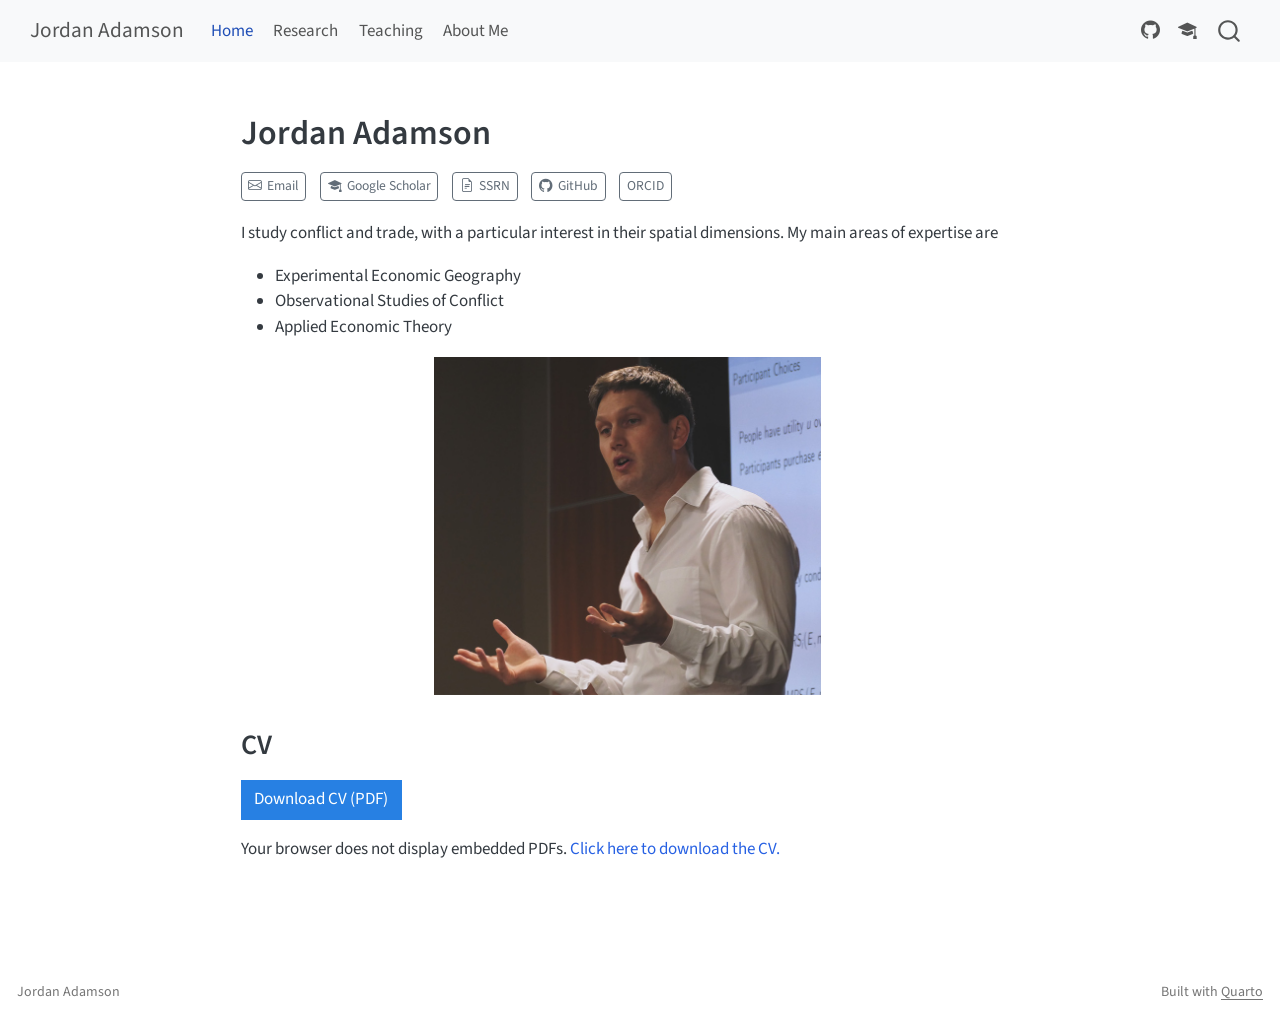
==== index.html @ ded22ffa "Built site for gh-pages" ====
<!DOCTYPE html>
<html xmlns="http://www.w3.org/1999/xhtml" lang="en" xml:lang="en"><head>

<meta charset="utf-8">
<meta name="generator" content="quarto-1.9.37">

<meta name="viewport" content="width=device-width, initial-scale=1.0, user-scalable=yes">


<title>Jordan Adamson</title>
<style>
/* Default styles provided by pandoc.
** See https://pandoc.org/MANUAL.html#variables-for-html for config info.
*/
code{white-space: pre-wrap;}
span.smallcaps{font-variant: small-caps;}
div.columns{display: flex; gap: min(4vw, 1.5em);}
div.column{flex: auto; overflow-x: auto;}
div.hanging-indent{margin-left: 1.5em; text-indent: -1.5em;}
ul.task-list{list-style: none;}
ul.task-list li input[type="checkbox"] {
  width: 0.8em;
  margin: 0 0.8em 0.2em -1em; /* quarto-specific, see https://github.com/quarto-dev/quarto-cli/issues/4556 */ 
  vertical-align: middle;
}
</style>


<script src="site_libs/quarto-nav/quarto-nav.js"></script>
<script src="site_libs/quarto-nav/headroom.min.js"></script>
<script src="site_libs/clipboard/clipboard.min.js"></script>
<script src="site_libs/quarto-search/autocomplete.umd.js"></script>
<script src="site_libs/quarto-search/fuse.min.js"></script>
<script src="site_libs/quarto-search/quarto-search.js"></script>
<meta name="quarto:offset" content="./">
<script src="site_libs/quarto-html/quarto.js" type="module"></script>
<script src="site_libs/quarto-html/tabsets/tabsets.js" type="module"></script>
<script src="site_libs/quarto-html/popper.min.js"></script>
<script src="site_libs/quarto-html/tippy.umd.min.js"></script>
<link href="site_libs/quarto-html/tippy.css" rel="stylesheet">
<link href="site_libs/quarto-html/quarto-syntax-highlighting-7f8f88aac4f3542376d5c11b86a4c14d.css" rel="stylesheet" id="quarto-text-highlighting-styles">
<script src="site_libs/bootstrap/bootstrap.min.js"></script>
<link href="site_libs/bootstrap/bootstrap-icons.css" rel="stylesheet">
<link href="site_libs/bootstrap/bootstrap-a0f9fd0d421825b736dc1bbcbcba2219.min.css" rel="stylesheet" append-hash="true" id="quarto-bootstrap" data-mode="light">
<script id="quarto-search-options" type="application/json">{
  "location": "navbar",
  "copy-button": false,
  "collapse-after": 3,
  "panel-placement": "end",
  "type": "overlay",
  "limit": 50,
  "keyboard-shortcut": [
    "f",
    "/",
    "s"
  ],
  "show-item-context": false,
  "language": {
    "search-no-results-text": "No results",
    "search-matching-documents-text": "matching documents",
    "search-copy-link-title": "Copy link to search",
    "search-hide-matches-text": "Hide additional matches",
    "search-more-match-text": "more match in this document",
    "search-more-matches-text": "more matches in this document",
    "search-clear-button-title": "Clear",
    "search-text-placeholder": "",
    "search-detached-cancel-button-title": "Cancel",
    "search-submit-button-title": "Submit",
    "search-label": "Search"
  }
}</script>


<link rel="stylesheet" href="assets/styles.css">
</head>

<body class="nav-fixed fullcontent quarto-light">

<div id="quarto-search-results"></div>
  <header id="quarto-header" class="headroom fixed-top">
    <nav class="navbar navbar-expand-lg " data-bs-theme="dark">
      <div class="navbar-container container-fluid">
      <div class="navbar-brand-container mx-auto">
    <a class="navbar-brand" href="./index.html">
    <span class="navbar-title">Jordan Adamson</span>
    </a>
  </div>
            <div id="quarto-search" class="" title="Search"></div>
          <button class="navbar-toggler" type="button" data-bs-toggle="collapse" data-bs-target="#navbarCollapse" aria-controls="navbarCollapse" role="menu" aria-expanded="false" aria-label="Toggle navigation" onclick="if (window.quartoToggleHeadroom) { window.quartoToggleHeadroom(); }">
  <span class="navbar-toggler-icon"></span>
</button>
          <div class="collapse navbar-collapse" id="navbarCollapse">
            <ul class="navbar-nav navbar-nav-scroll me-auto">
  <li class="nav-item">
    <a class="nav-link active" href="./index.html" aria-current="page"> 
<span class="menu-text">Home</span></a>
  </li>  
  <li class="nav-item">
    <a class="nav-link" href="./pages/research.html"> 
<span class="menu-text">Research</span></a>
  </li>  
  <li class="nav-item">
    <a class="nav-link" href="./pages/teaching.html"> 
<span class="menu-text">Teaching</span></a>
  </li>  
  <li class="nav-item">
    <a class="nav-link" href="./pages/about.html"> 
<span class="menu-text">About Me</span></a>
  </li>  
</ul>
            <ul class="navbar-nav navbar-nav-scroll ms-auto">
  <li class="nav-item compact">
    <a class="nav-link" href="https://github.com/Jadamso"> <i class="bi bi-github" role="img" aria-label="GitHub">
</i> 
<span class="menu-text"></span></a>
  </li>  
  <li class="nav-item compact">
    <a class="nav-link" href="https://scholar.google.com/citations?user=iS6si_YAAAAJ"> <i class="bi bi-mortarboard-fill" role="img" aria-label="Google Scholar">
</i> 
<span class="menu-text"></span></a>
  </li>  
</ul>
          </div> <!-- /navcollapse -->
            <div class="quarto-navbar-tools">
</div>
      </div> <!-- /container-fluid -->
    </nav>
</header>
<!-- content -->
<div id="quarto-content" class="quarto-container page-columns page-rows-contents page-layout-article page-navbar">
<!-- sidebar -->
<!-- margin-sidebar -->
    
<!-- main -->
<div class="quarto-about-solana column-body">
  <div class="about-entity">
    <div class="entity-contents">
      <header id="title-block-header" class="quarto-title-block default">
<div class="quarto-title">
<h1 class="title">Jordan Adamson</h1>
</div>
<div class="quarto-title-meta">
  </div>
</header> <div class="about-links">
  <a href="mailto:jadamson@tru.ca" class="about-link" rel="" target="">
    <i class="bi bi-envelope"></i>
     <span class="about-link-text">Email</span>
  </a>
  <a href="https://scholar.google.com/citations?user=iS6si_YAAAAJ" class="about-link" rel="" target="">
    <i class="bi bi-mortarboard-fill"></i>
     <span class="about-link-text">Google Scholar</span>
  </a>
  <a href="https://papers.ssrn.com/sol3/cf_dev/AbsByAuth.cfm?per_id=3161927" class="about-link" rel="" target="">
    <i class="bi bi-file-earmark-text"></i>
     <span class="about-link-text">SSRN</span>
  </a>
  <a href="https://github.com/Jadamso" class="about-link" rel="" target="">
    <i class="bi bi-github"></i>
     <span class="about-link-text">GitHub</span>
  </a>
  <a href="https://orcid.org/0000-0003-3916-6211" class="about-link" rel="" target="">
     <span class="about-link-text">ORCID</span>
  </a>
</div>
      <div class="about-contents"><main class="content" id="quarto-document-content">
<p>I study conflict and trade, with a particular interest in their spatial dimensions. My main areas of expertise are</p>
<ul>
<li>Experimental Economic Geography</li>
<li>Observational Studies of Conflict</li>
<li>Applied Economic Theory</li>
</ul>
<div class="quarto-figure quarto-figure-center">
<figure class="figure">
<p><img src="assets/images/2025_virginiatech.jpg" class="img-fluid quarto-figure quarto-figure-center figure-img" style="width:50.0%"></p>
</figure>
</div>
<section id="cv" class="level2">
<h2 data-anchor-id="cv">CV</h2>
<p><a href="assets/CV_Adamson.pdf" class="btn btn-primary">Download CV (PDF)</a></p>
<object data="assets/CV_Adamson.pdf#pagemode=none" type="application/pdf" width="100%" height="900px">
<p>
Your browser does not display embedded PDFs. <a href="assets/CV_Adamson.pdf">Click here to download the CV.</a>
</p>
</object>


</section>
</main></div>
    </div>
  </div>
</div>
 <!-- /main -->
<script id="quarto-html-after-body" type="application/javascript">
  window.document.addEventListener("DOMContentLoaded", function (event) {
    const isCodeAnnotation = (el) => {
      for (const clz of el.classList) {
        if (clz.startsWith('code-annotation-')) {                     
          return true;
        }
      }
      return false;
    }
    const onCopySuccess = function(e) {
      // button target
      const button = e.trigger;
      // don't keep focus
      button.blur();
      // flash "checked"
      button.classList.add('code-copy-button-checked');
      var currentTitle = button.getAttribute("title");
      button.setAttribute("title", "Copied!");
      let tooltip;
      if (window.bootstrap) {
        button.setAttribute("data-bs-toggle", "tooltip");
        button.setAttribute("data-bs-placement", "left");
        button.setAttribute("data-bs-title", "Copied!");
        tooltip = new bootstrap.Tooltip(button, 
          { trigger: "manual", 
            customClass: "code-copy-button-tooltip",
            offset: [0, -8]});
        tooltip.show();    
      }
      setTimeout(function() {
        if (tooltip) {
          tooltip.hide();
          button.removeAttribute("data-bs-title");
          button.removeAttribute("data-bs-toggle");
          button.removeAttribute("data-bs-placement");
        }
        button.setAttribute("title", currentTitle);
        button.classList.remove('code-copy-button-checked');
      }, 1000);
      // clear code selection
      e.clearSelection();
    }
    const getTextToCopy = function(trigger) {
      const outerScaffold = trigger.parentElement.cloneNode(true);
      const codeEl = outerScaffold.querySelector('code');
      for (const childEl of codeEl.children) {
        if (isCodeAnnotation(childEl)) {
          childEl.remove();
        }
      }
      return codeEl.innerText;
    }
    const clipboard = new window.ClipboardJS('.code-copy-button:not([data-in-quarto-modal])', {
      text: getTextToCopy
    });
    clipboard.on('success', onCopySuccess);
    if (window.document.getElementById('quarto-embedded-source-code-modal')) {
      const clipboardModal = new window.ClipboardJS('.code-copy-button[data-in-quarto-modal]', {
        text: getTextToCopy,
        container: window.document.getElementById('quarto-embedded-source-code-modal')
      });
      clipboardModal.on('success', onCopySuccess);
    }
      var localhostRegex = new RegExp(/^(?:http|https):\/\/localhost\:?[0-9]*\//);
      var mailtoRegex = new RegExp(/^mailto:/);
        var filterRegex = new RegExp("https:\/\/jadamso\.github\.io");
      var isInternal = (href) => {
          return filterRegex.test(href) || localhostRegex.test(href) || mailtoRegex.test(href);
      }
      // Inspect non-navigation links and adorn them if external
     var links = window.document.querySelectorAll('a[href]:not(.nav-link):not(.navbar-brand):not(.toc-action):not(.sidebar-link):not(.sidebar-item-toggle):not(.pagination-link):not(.no-external):not([aria-hidden]):not(.dropdown-item):not(.quarto-navigation-tool):not(.about-link)');
      for (var i=0; i<links.length; i++) {
        const link = links[i];
        if (!isInternal(link.href)) {
          // undo the damage that might have been done by quarto-nav.js in the case of
          // links that we want to consider external
          if (link.dataset.originalHref !== undefined) {
            link.href = link.dataset.originalHref;
          }
        }
      }
    function tippyHover(el, contentFn, onTriggerFn, onUntriggerFn) {
      const config = {
        allowHTML: true,
        maxWidth: 500,
        delay: 100,
        arrow: false,
        appendTo: function(el) {
            return el.parentElement;
        },
        interactive: true,
        interactiveBorder: 10,
        theme: 'quarto',
        placement: 'bottom-start',
      };
      if (contentFn) {
        config.content = contentFn;
      }
      if (onTriggerFn) {
        config.onTrigger = onTriggerFn;
      }
      if (onUntriggerFn) {
        config.onUntrigger = onUntriggerFn;
      }
      window.tippy(el, config); 
    }
    const noterefs = window.document.querySelectorAll('a[role="doc-noteref"]');
    for (var i=0; i<noterefs.length; i++) {
      const ref = noterefs[i];
      tippyHover(ref, function() {
        // use id or data attribute instead here
        let href = ref.getAttribute('data-footnote-href') || ref.getAttribute('href');
        try { href = new URL(href).hash; } catch {}
        const id = href.replace(/^#\/?/, "");
        const note = window.document.getElementById(id);
        if (note) {
          return note.innerHTML;
        } else {
          return "";
        }
      });
    }
    const xrefs = window.document.querySelectorAll('a.quarto-xref');
    const processXRef = (id, note) => {
      // Strip column container classes
      const stripColumnClz = (el) => {
        el.classList.remove("page-full", "page-columns");
        if (el.children) {
          for (const child of el.children) {
            stripColumnClz(child);
          }
        }
      }
      stripColumnClz(note)
      if (id === null || id.startsWith('sec-')) {
        // Special case sections, only their first couple elements
        const container = document.createElement("div");
        if (note.children && note.children.length > 2) {
          container.appendChild(note.children[0].cloneNode(true));
          for (let i = 1; i < note.children.length; i++) {
            const child = note.children[i];
            if (child.tagName === "P" && child.innerText === "") {
              continue;
            } else {
              container.appendChild(child.cloneNode(true));
              break;
            }
          }
          if (window.Quarto?.typesetMath) {
            window.Quarto.typesetMath(container);
          }
          return container.innerHTML
        } else {
          if (window.Quarto?.typesetMath) {
            window.Quarto.typesetMath(note);
          }
          return note.innerHTML;
        }
      } else {
        // Remove any anchor links if they are present
        const anchorLink = note.querySelector('a.anchorjs-link');
        if (anchorLink) {
          anchorLink.remove();
        }
        if (window.Quarto?.typesetMath) {
          window.Quarto.typesetMath(note);
        }
        if (note.classList.contains("callout")) {
          return note.outerHTML;
        } else {
          return note.innerHTML;
        }
      }
    }
    for (var i=0; i<xrefs.length; i++) {
      const xref = xrefs[i];
      tippyHover(xref, undefined, function(instance) {
        instance.disable();
        let url = xref.getAttribute('href');
        let hash = undefined; 
        if (url.startsWith('#')) {
          hash = url;
        } else {
          try { hash = new URL(url).hash; } catch {}
        }
        if (hash) {
          const id = hash.replace(/^#\/?/, "");
          const note = window.document.getElementById(id);
          if (note !== null) {
            try {
              const html = processXRef(id, note.cloneNode(true));
              instance.setContent(html);
            } finally {
              instance.enable();
              instance.show();
            }
          } else {
            // See if we can fetch this
            fetch(url.split('#')[0])
            .then(res => res.text())
            .then(html => {
              const parser = new DOMParser();
              const htmlDoc = parser.parseFromString(html, "text/html");
              const note = htmlDoc.getElementById(id);
              if (note !== null) {
                const html = processXRef(id, note);
                instance.setContent(html);
              } 
            }).finally(() => {
              instance.enable();
              instance.show();
            });
          }
        } else {
          // See if we can fetch a full url (with no hash to target)
          // This is a special case and we should probably do some content thinning / targeting
          fetch(url)
          .then(res => res.text())
          .then(html => {
            const parser = new DOMParser();
            const htmlDoc = parser.parseFromString(html, "text/html");
            const note = htmlDoc.querySelector('main.content');
            if (note !== null) {
              // This should only happen for chapter cross references
              // (since there is no id in the URL)
              // remove the first header
              if (note.children.length > 0 && note.children[0].tagName === "HEADER") {
                note.children[0].remove();
              }
              const html = processXRef(null, note);
              instance.setContent(html);
            } 
          }).finally(() => {
            instance.enable();
            instance.show();
          });
        }
      }, function(instance) {
      });
    }
        let selectedAnnoteEl;
        const selectorForAnnotation = ( cell, annotation) => {
          let cellAttr = 'data-code-cell="' + cell + '"';
          let lineAttr = 'data-code-annotation="' +  annotation + '"';
          const selector = 'span[' + cellAttr + '][' + lineAttr + ']';
          return selector;
        }
        const selectCodeLines = (annoteEl) => {
          const doc = window.document;
          const targetCell = annoteEl.getAttribute("data-target-cell");
          const targetAnnotation = annoteEl.getAttribute("data-target-annotation");
          const annoteSpan = window.document.querySelector(selectorForAnnotation(targetCell, targetAnnotation));
          const lines = annoteSpan.getAttribute("data-code-lines").split(",");
          const lineIds = lines.map((line) => {
            return targetCell + "-" + line;
          })
          let top = null;
          let height = null;
          let parent = null;
          if (lineIds.length > 0) {
              //compute the position of the single el (top and bottom and make a div)
              const el = window.document.getElementById(lineIds[0]);
              top = el.offsetTop;
              height = el.offsetHeight;
              parent = el.parentElement.parentElement;
            if (lineIds.length > 1) {
              const lastEl = window.document.getElementById(lineIds[lineIds.length - 1]);
              const bottom = lastEl.offsetTop + lastEl.offsetHeight;
              height = bottom - top;
            }
            if (top !== null && height !== null && parent !== null) {
              // cook up a div (if necessary) and position it 
              let div = window.document.getElementById("code-annotation-line-highlight");
              if (div === null) {
                div = window.document.createElement("div");
                div.setAttribute("id", "code-annotation-line-highlight");
                div.style.position = 'absolute';
                parent.appendChild(div);
              }
              div.style.top = top - 2 + "px";
              div.style.height = height + 4 + "px";
              div.style.left = 0;
              let gutterDiv = window.document.getElementById("code-annotation-line-highlight-gutter");
              if (gutterDiv === null) {
                gutterDiv = window.document.createElement("div");
                gutterDiv.setAttribute("id", "code-annotation-line-highlight-gutter");
                gutterDiv.style.position = 'absolute';
                const codeCell = window.document.getElementById(targetCell);
                const gutter = codeCell.querySelector('.code-annotation-gutter');
                gutter.appendChild(gutterDiv);
              }
              gutterDiv.style.top = top - 2 + "px";
              gutterDiv.style.height = height + 4 + "px";
            }
            selectedAnnoteEl = annoteEl;
          }
        };
        const unselectCodeLines = () => {
          const elementsIds = ["code-annotation-line-highlight", "code-annotation-line-highlight-gutter"];
          elementsIds.forEach((elId) => {
            const div = window.document.getElementById(elId);
            if (div) {
              div.remove();
            }
          });
          selectedAnnoteEl = undefined;
        };
          // Handle positioning of the toggle
      window.addEventListener(
        "resize",
        throttle(() => {
          elRect = undefined;
          if (selectedAnnoteEl) {
            selectCodeLines(selectedAnnoteEl);
          }
        }, 10)
      );
      function throttle(fn, ms) {
      let throttle = false;
      let timer;
        return (...args) => {
          if(!throttle) { // first call gets through
              fn.apply(this, args);
              throttle = true;
          } else { // all the others get throttled
              if(timer) clearTimeout(timer); // cancel #2
              timer = setTimeout(() => {
                fn.apply(this, args);
                timer = throttle = false;
              }, ms);
          }
        };
      }
        // Attach click handler to the DT
        const annoteDls = window.document.querySelectorAll('dt[data-target-cell]');
        for (const annoteDlNode of annoteDls) {
          annoteDlNode.addEventListener('click', (event) => {
            const clickedEl = event.target;
            if (clickedEl !== selectedAnnoteEl) {
              unselectCodeLines();
              const activeEl = window.document.querySelector('dt[data-target-cell].code-annotation-active');
              if (activeEl) {
                activeEl.classList.remove('code-annotation-active');
              }
              selectCodeLines(clickedEl);
              clickedEl.classList.add('code-annotation-active');
            } else {
              // Unselect the line
              unselectCodeLines();
              clickedEl.classList.remove('code-annotation-active');
            }
          });
        }
    const findCites = (el) => {
      const parentEl = el.parentElement;
      if (parentEl) {
        const cites = parentEl.dataset.cites;
        if (cites) {
          return {
            el,
            cites: cites.split(' ')
          };
        } else {
          return findCites(el.parentElement)
        }
      } else {
        return undefined;
      }
    };
    var bibliorefs = window.document.querySelectorAll('a[role="doc-biblioref"]');
    for (var i=0; i<bibliorefs.length; i++) {
      const ref = bibliorefs[i];
      const citeInfo = findCites(ref);
      if (citeInfo) {
        tippyHover(citeInfo.el, function() {
          var popup = window.document.createElement('div');
          citeInfo.cites.forEach(function(cite) {
            var citeDiv = window.document.createElement('div');
            citeDiv.classList.add('hanging-indent');
            citeDiv.classList.add('csl-entry');
            var biblioDiv = window.document.getElementById('ref-' + cite);
            if (biblioDiv) {
              citeDiv.innerHTML = biblioDiv.innerHTML;
            }
            popup.appendChild(citeDiv);
          });
          return popup.innerHTML;
        });
      }
    }
  });
  </script>
</div> <!-- /content -->
<footer class="footer">
  <div class="nav-footer">
    <div class="nav-footer-left">
<p>Jordan Adamson</p>
</div>   
    <div class="nav-footer-center">
      &nbsp;
    </div>
    <div class="nav-footer-right">
<p>Built with <a href="https://quarto.org">Quarto</a></p>
</div>
  </div>
</footer>




</body></html>
---- site_libs/quarto-html/tippy.css ----
.tippy-box[data-animation=fade][data-state=hidden]{opacity:0}[data-tippy-root]{max-width:calc(100vw - 10px)}.tippy-box{position:relative;background-color:#333;color:#fff;border-radius:4px;font-size:14px;line-height:1.4;white-space:normal;outline:0;transition-property:transform,visibility,opacity}.tippy-box[data-placement^=top]>.tippy-arrow{bottom:0}.tippy-box[data-placement^=top]>.tippy-arrow:before{bottom:-7px;left:0;border-width:8px 8px 0;border-top-color:initial;transform-origin:center top}.tippy-box[data-placement^=bottom]>.tippy-arrow{top:0}.tippy-box[data-placement^=bottom]>.tippy-arrow:before{top:-7px;left:0;border-width:0 8px 8px;border-bottom-color:initial;transform-origin:center bottom}.tippy-box[data-placement^=left]>.tippy-arrow{right:0}.tippy-box[data-placement^=left]>.tippy-arrow:before{border-width:8px 0 8px 8px;border-left-color:initial;right:-7px;transform-origin:center left}.tippy-box[data-placement^=right]>.tippy-arrow{left:0}.tippy-box[data-placement^=right]>.tippy-arrow:before{left:-7px;border-width:8px 8px 8px 0;border-right-color:initial;transform-origin:center right}.tippy-box[data-inertia][data-state=visible]{transition-timing-function:cubic-bezier(.54,1.5,.38,1.11)}.tippy-arrow{width:16px;height:16px;color:#333}.tippy-arrow:before{content:"";position:absolute;border-color:transparent;border-style:solid}.tippy-content{position:relative;padding:5px 9px;z-index:1}
---- site_libs/quarto-html/quarto-syntax-highlighting-7f8f88aac4f3542376d5c11b86a4c14d.css ----
/* quarto syntax highlight colors */
:root {
  --quarto-hl-ot-color: #003B4F;
  --quarto-hl-at-color: #657422;
  --quarto-hl-ss-color: #20794D;
  --quarto-hl-an-color: #5E5E5E;
  --quarto-hl-fu-color: #4758AB;
  --quarto-hl-st-color: #20794D;
  --quarto-hl-cf-color: #003B4F;
  --quarto-hl-op-color: #5E5E5E;
  --quarto-hl-er-color: #AD0000;
  --quarto-hl-bn-color: #AD0000;
  --quarto-hl-al-color: #AD0000;
  --quarto-hl-va-color: #111111;
  --quarto-hl-bu-color: inherit;
  --quarto-hl-ex-color: inherit;
  --quarto-hl-pp-color: #AD0000;
  --quarto-hl-in-color: #5E5E5E;
  --quarto-hl-vs-color: #20794D;
  --quarto-hl-wa-color: #5E5E5E;
  --quarto-hl-do-color: #5E5E5E;
  --quarto-hl-im-color: #00769E;
  --quarto-hl-ch-color: #20794D;
  --quarto-hl-dt-color: #AD0000;
  --quarto-hl-fl-color: #AD0000;
  --quarto-hl-co-color: #5E5E5E;
  --quarto-hl-cv-color: #5E5E5E;
  --quarto-hl-cn-color: #8f5902;
  --quarto-hl-sc-color: #5E5E5E;
  --quarto-hl-dv-color: #AD0000;
  --quarto-hl-kw-color: #003B4F;
}

/* other quarto variables */
:root {
  --quarto-font-monospace: SFMono-Regular, Menlo, Monaco, Consolas, "Liberation Mono", "Courier New", monospace;
}

/* syntax highlight based on Pandoc's rules */
pre > code.sourceCode > span {
  color: #003B4F;
}

code.sourceCode > span {
  color: #003B4F;
}

div.sourceCode,
div.sourceCode pre.sourceCode {
  color: #003B4F;
}

/* Normal */
code span {
  color: #003B4F;
}

/* Alert */
code span.al {
  color: #AD0000;
  font-style: inherit;
}

/* Annotation */
code span.an {
  color: #5E5E5E;
  font-style: inherit;
}

/* Attribute */
code span.at {
  color: #657422;
  font-style: inherit;
}

/* BaseN */
code span.bn {
  color: #AD0000;
  font-style: inherit;
}

/* BuiltIn */
code span.bu {
  font-style: inherit;
}

/* ControlFlow */
code span.cf {
  color: #003B4F;
  font-weight: bold;
  font-style: inherit;
}

/* Char */
code span.ch {
  color: #20794D;
  font-style: inherit;
}

/* Constant */
code span.cn {
  color: #8f5902;
  font-style: inherit;
}

/* Comment */
code span.co {
  color: #5E5E5E;
  font-style: inherit;
}

/* CommentVar */
code span.cv {
  color: #5E5E5E;
  font-style: italic;
}

/* Documentation */
code span.do {
  color: #5E5E5E;
  font-style: italic;
}

/* DataType */
code span.dt {
  color: #AD0000;
  font-style: inherit;
}

/* DecVal */
code span.dv {
  color: #AD0000;
  font-style: inherit;
}

/* Error */
code span.er {
  color: #AD0000;
  font-style: inherit;
}

/* Extension */
code span.ex {
  font-style: inherit;
}

/* Float */
code span.fl {
  color: #AD0000;
  font-style: inherit;
}

/* Function */
code span.fu {
  color: #4758AB;
  font-style: inherit;
}

/* Import */
code span.im {
  color: #00769E;
  font-style: inherit;
}

/* Information */
code span.in {
  color: #5E5E5E;
  font-style: inherit;
}

/* Keyword */
code span.kw {
  color: #003B4F;
  font-weight: bold;
  font-style: inherit;
}

/* Operator */
code span.op {
  color: #5E5E5E;
  font-style: inherit;
}

/* Other */
code span.ot {
  color: #003B4F;
  font-style: inherit;
}

/* Preprocessor */
code span.pp {
  color: #AD0000;
  font-style: inherit;
}

/* SpecialChar */
code span.sc {
  color: #5E5E5E;
  font-style: inherit;
}

/* SpecialString */
code span.ss {
  color: #20794D;
  font-style: inherit;
}

/* String */
code span.st {
  color: #20794D;
  font-style: inherit;
}

/* Variable */
code span.va {
  color: #111111;
  font-style: inherit;
}

/* VerbatimString */
code span.vs {
  color: #20794D;
  font-style: inherit;
}

/* Warning */
code span.wa {
  color: #5E5E5E;
  font-style: italic;
}

.prevent-inlining {
  content: "</";
}

/*# sourceMappingURL=789ad8cd35626ba772517505b42a116e.css.map */
---- assets/styles.css ----
/* Site-wide tweaks */
.quarto-title-block .title {
  font-weight: 600;
}

main a {
  text-decoration: none;
}
main a:hover {
  text-decoration: underline;
}

/* The Cosmo theme gives h2 a 1px border-bottom + 0.5rem padding. When an
   h2 is followed directly by a table (whose thead has its own top rule),
   the two render as a visible double underline. Drop the h2 rule and let
   font weight/size carry the section hierarchy. */
main h2,
main .h2 {
  border-bottom: none;
  padding-bottom: 0;
}

/* Bootstrap also stacks a border on both the thead element and each <th>
   cell, which renders as a double line under the table header row.
   Drop the per-cell one so only a single rule remains. */
.table > thead > tr > th {
  border-bottom: none;
}
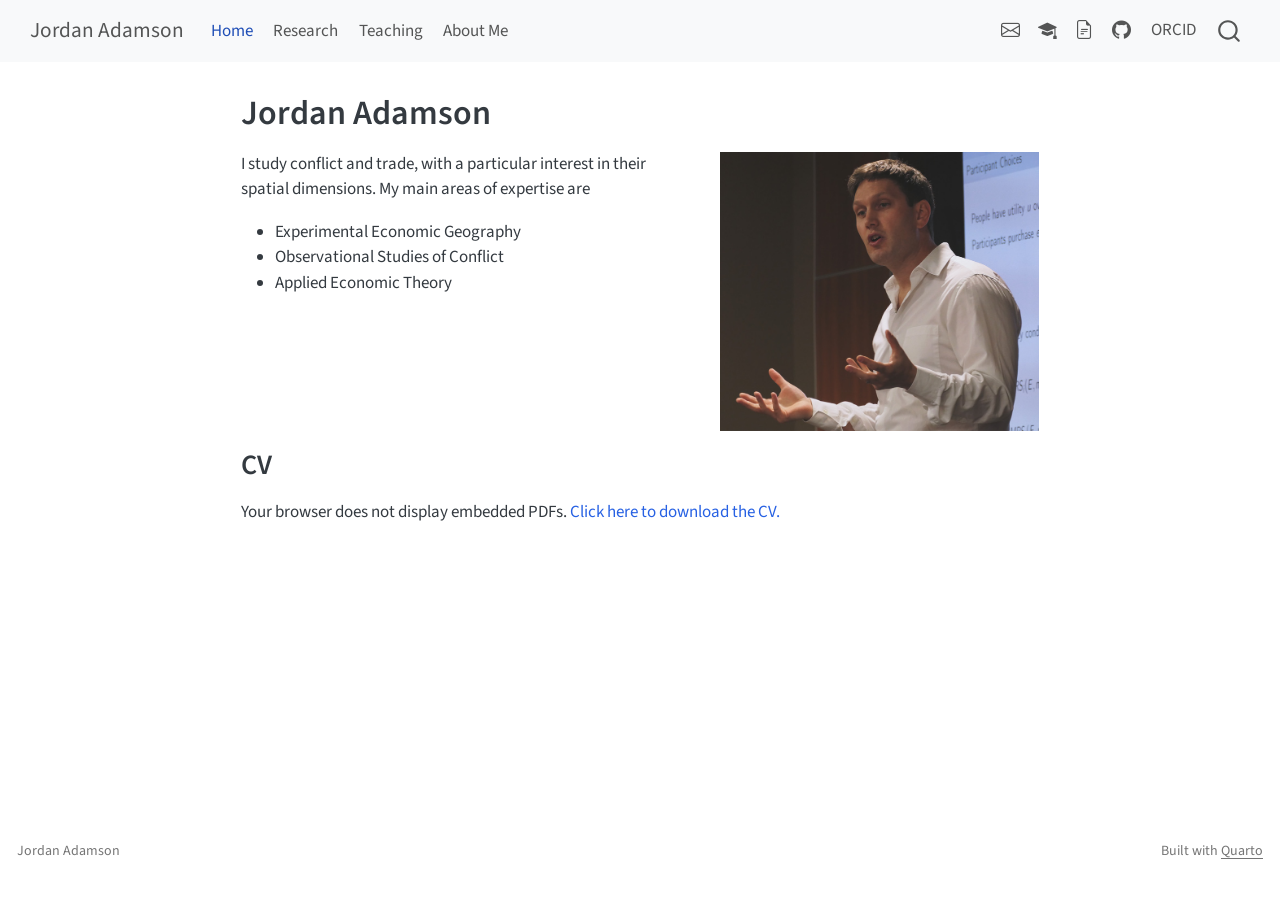
==== commit 6f09e72e: "Built site for gh-pages" ====
--- a/index.html
+++ b/index.html
@@ -37,6 +37,7 @@
 <script src="site_libs/quarto-html/tabsets/tabsets.js" type="module"></script>
 <script src="site_libs/quarto-html/popper.min.js"></script>
 <script src="site_libs/quarto-html/tippy.umd.min.js"></script>
+<script src="site_libs/quarto-html/anchor.min.js"></script>
 <link href="site_libs/quarto-html/tippy.css" rel="stylesheet">
 <link href="site_libs/quarto-html/quarto-syntax-highlighting-7f8f88aac4f3542376d5c11b86a4c14d.css" rel="stylesheet" id="quarto-text-highlighting-styles">
 <script src="site_libs/bootstrap/bootstrap.min.js"></script>
@@ -110,7 +111,7 @@
 </ul>
             <ul class="navbar-nav navbar-nav-scroll ms-auto">
   <li class="nav-item compact">
-    <a class="nav-link" href="https://github.com/Jadamso"> <i class="bi bi-github" role="img" aria-label="GitHub">
+    <a class="nav-link" href="mailto:jadamson@tru.ca"> <i class="bi bi-envelope" role="img" aria-label="Email">
 </i> 
 <span class="menu-text"></span></a>
   </li>  
@@ -118,6 +119,20 @@
     <a class="nav-link" href="https://scholar.google.com/citations?user=iS6si_YAAAAJ"> <i class="bi bi-mortarboard-fill" role="img" aria-label="Google Scholar">
 </i> 
 <span class="menu-text"></span></a>
+  </li>  
+  <li class="nav-item compact">
+    <a class="nav-link" href="https://papers.ssrn.com/sol3/cf_dev/AbsByAuth.cfm?per_id=3161927"> <i class="bi bi-file-earmark-text" role="img" aria-label="SSRN">
+</i> 
+<span class="menu-text"></span></a>
+  </li>  
+  <li class="nav-item compact">
+    <a class="nav-link" href="https://github.com/Jadamso"> <i class="bi bi-github" role="img" aria-label="GitHub">
+</i> 
+<span class="menu-text"></span></a>
+  </li>  
+  <li class="nav-item">
+    <a class="nav-link" href="https://orcid.org/0000-0003-3916-6211"> 
+<span class="menu-text">ORCID</span></a>
   </li>  
 </ul>
           </div> <!-- /navcollapse -->
@@ -132,51 +147,43 @@
 <!-- margin-sidebar -->
     
 <!-- main -->
-<div class="quarto-about-solana column-body">
-  <div class="about-entity">
-    <div class="entity-contents">
-      <header id="title-block-header" class="quarto-title-block default">
+<main class="content" id="quarto-document-content">
+
+<header id="title-block-header" class="quarto-title-block default">
 <div class="quarto-title">
 <h1 class="title">Jordan Adamson</h1>
 </div>
+
+
+
 <div class="quarto-title-meta">
+
+    
+  
+    
   </div>
-</header> <div class="about-links">
-  <a href="mailto:jadamson@tru.ca" class="about-link" rel="" target="">
-    <i class="bi bi-envelope"></i>
-     <span class="about-link-text">Email</span>
-  </a>
-  <a href="https://scholar.google.com/citations?user=iS6si_YAAAAJ" class="about-link" rel="" target="">
-    <i class="bi bi-mortarboard-fill"></i>
-     <span class="about-link-text">Google Scholar</span>
-  </a>
-  <a href="https://papers.ssrn.com/sol3/cf_dev/AbsByAuth.cfm?per_id=3161927" class="about-link" rel="" target="">
-    <i class="bi bi-file-earmark-text"></i>
-     <span class="about-link-text">SSRN</span>
-  </a>
-  <a href="https://github.com/Jadamso" class="about-link" rel="" target="">
-    <i class="bi bi-github"></i>
-     <span class="about-link-text">GitHub</span>
-  </a>
-  <a href="https://orcid.org/0000-0003-3916-6211" class="about-link" rel="" target="">
-     <span class="about-link-text">ORCID</span>
-  </a>
-</div>
-      <div class="about-contents"><main class="content" id="quarto-document-content">
+  
+
+
+</header>
+
+
+<div class="columns">
+<div class="column" style="width:55%;">
 <p>I study conflict and trade, with a particular interest in their spatial dimensions. My main areas of expertise are</p>
 <ul>
 <li>Experimental Economic Geography</li>
 <li>Observational Studies of Conflict</li>
 <li>Applied Economic Theory</li>
 </ul>
-<div class="quarto-figure quarto-figure-center">
-<figure class="figure">
-<p><img src="assets/images/2025_virginiatech.jpg" class="img-fluid quarto-figure quarto-figure-center figure-img" style="width:50.0%"></p>
-</figure>
+</div><div class="column" style="width:5%;">
+
+</div><div class="column" style="width:40%;">
+<p><img src="assets/images/2025_virginiatech.jpg" class="img-fluid"></p>
+</div>
 </div>
 <section id="cv" class="level2">
-<h2 data-anchor-id="cv">CV</h2>
-<p><a href="assets/CV_Adamson.pdf" class="btn btn-primary">Download CV (PDF)</a></p>
+<h2 class="anchored" data-anchor-id="cv">CV</h2>
 <object data="assets/CV_Adamson.pdf#pagemode=none" type="application/pdf" width="100%" height="900px">
 <p>
 Your browser does not display embedded PDFs. <a href="assets/CV_Adamson.pdf">Click here to download the CV.</a>
@@ -185,13 +192,17 @@
 
 
 </section>
-</main></div>
-    </div>
-  </div>
-</div>
- <!-- /main -->
+
+</main> <!-- /main -->
 <script id="quarto-html-after-body" type="application/javascript">
   window.document.addEventListener("DOMContentLoaded", function (event) {
+    const icon = "";
+    const anchorJS = new window.AnchorJS();
+    anchorJS.options = {
+      placement: 'right',
+      icon: icon
+    };
+    anchorJS.add('.anchored');
     const isCodeAnnotation = (el) => {
       for (const clz of el.classList) {
         if (clz.startsWith('code-annotation-')) {                     
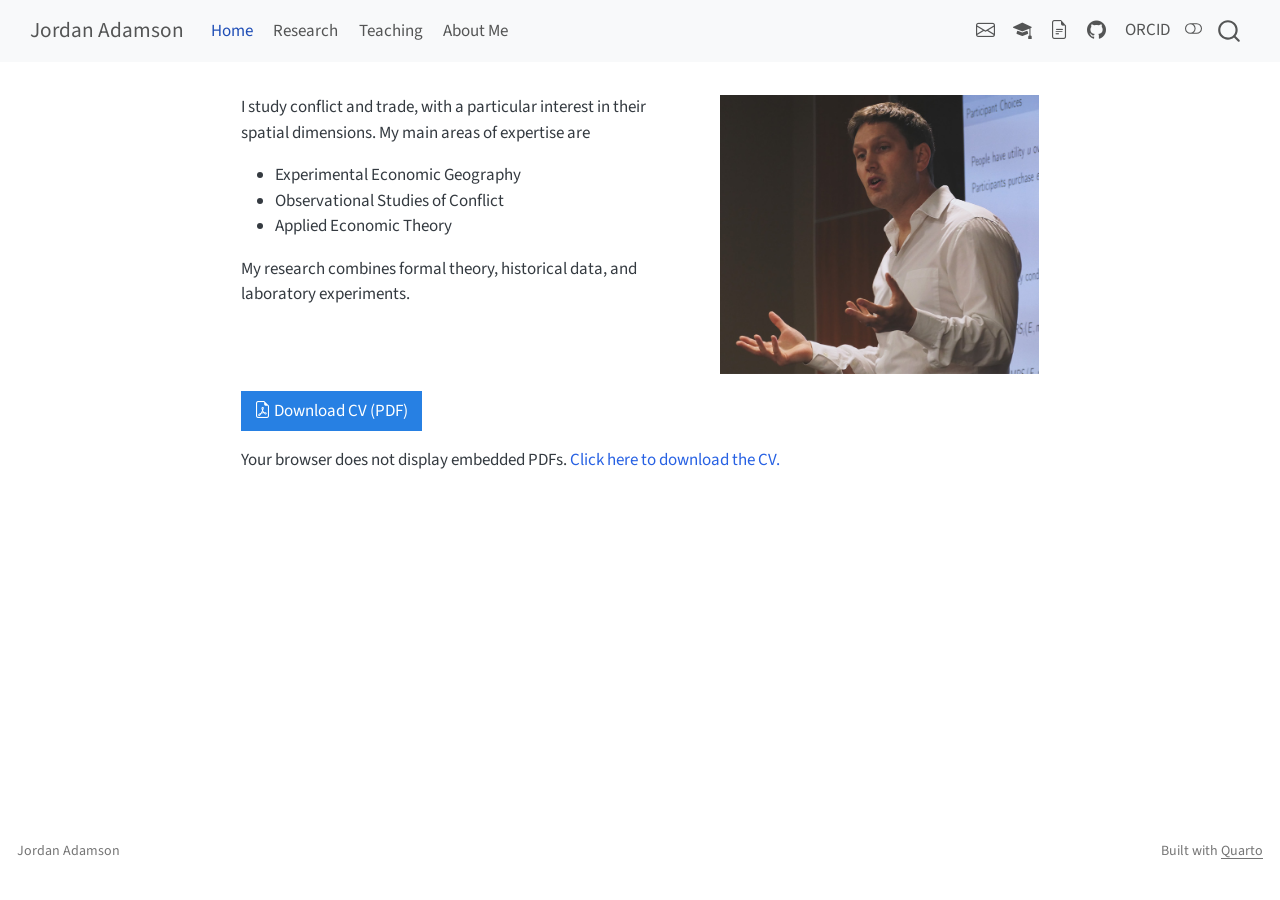
==== commit 0a45ec47: "Built site for gh-pages" ====
--- a/index.html
+++ b/index.html
@@ -39,10 +39,14 @@
 <script src="site_libs/quarto-html/tippy.umd.min.js"></script>
 <script src="site_libs/quarto-html/anchor.min.js"></script>
 <link href="site_libs/quarto-html/tippy.css" rel="stylesheet">
-<link href="site_libs/quarto-html/quarto-syntax-highlighting-7f8f88aac4f3542376d5c11b86a4c14d.css" rel="stylesheet" id="quarto-text-highlighting-styles">
+<link href="site_libs/quarto-html/quarto-syntax-highlighting-7f8f88aac4f3542376d5c11b86a4c14d.css" rel="stylesheet" class="quarto-color-scheme" id="quarto-text-highlighting-styles">
+<link href="site_libs/quarto-html/quarto-syntax-highlighting-dark-d0ae9245876894da5ac7e18953ecc5cc.css" rel="stylesheet" class="quarto-color-scheme quarto-color-alternate" id="quarto-text-highlighting-styles">
+<link href="site_libs/quarto-html/quarto-syntax-highlighting-7f8f88aac4f3542376d5c11b86a4c14d.css" rel="stylesheet" class="quarto-color-scheme-extra" id="quarto-text-highlighting-styles">
 <script src="site_libs/bootstrap/bootstrap.min.js"></script>
 <link href="site_libs/bootstrap/bootstrap-icons.css" rel="stylesheet">
-<link href="site_libs/bootstrap/bootstrap-a0f9fd0d421825b736dc1bbcbcba2219.min.css" rel="stylesheet" append-hash="true" id="quarto-bootstrap" data-mode="light">
+<link href="site_libs/bootstrap/bootstrap-f1567f6532da11e0b3c9d7d9c23d1e21.min.css" rel="stylesheet" append-hash="true" class="quarto-color-scheme" id="quarto-bootstrap" data-mode="light">
+<link href="site_libs/bootstrap/bootstrap-dark-06b56d471ffbf29346837eae66dc9952.min.css" rel="stylesheet" append-hash="true" class="quarto-color-scheme quarto-color-alternate" id="quarto-bootstrap" data-mode="dark">
+<link href="site_libs/bootstrap/bootstrap-f1567f6532da11e0b3c9d7d9c23d1e21.min.css" rel="stylesheet" append-hash="true" class="quarto-color-scheme-extra" id="quarto-bootstrap" data-mode="light">
 <script id="quarto-search-options" type="application/json">{
   "location": "navbar",
   "copy-button": false,
@@ -73,9 +77,175 @@
 
 
 <link rel="stylesheet" href="assets/styles.css">
+<meta property="og:title" content="Jordan Adamson">
+<meta property="og:description" content="Assistant Professor of Economics at Thompson Rivers University. I research conflict and trade, with a particular interest in their spatial dimensions.">
+<meta property="og:image" content="https://jadamso.github.io/assets/images/2025_virginiatech.jpg">
+<meta property="og:site_name" content="Jordan Adamson">
 </head>
 
-<body class="nav-fixed fullcontent quarto-light">
+<body class="nav-fixed fullcontent quarto-light"><script id="quarto-html-before-body" type="application/javascript">
+    const toggleBodyColorMode = (bsSheetEl) => {
+      const mode = bsSheetEl.getAttribute("data-mode");
+      const bodyEl = window.document.querySelector("body");
+      if (mode === "dark") {
+        bodyEl.classList.add("quarto-dark");
+        bodyEl.classList.remove("quarto-light");
+      } else {
+        bodyEl.classList.add("quarto-light");
+        bodyEl.classList.remove("quarto-dark");
+      }
+    }
+    const toggleBodyColorPrimary = () => {
+      const bsSheetEl = window.document.querySelector("link#quarto-bootstrap:not([rel=disabled-stylesheet])");
+      if (bsSheetEl) {
+        toggleBodyColorMode(bsSheetEl);
+      }
+    }
+    const setColorSchemeToggle = (alternate) => {
+      const toggles = window.document.querySelectorAll('.quarto-color-scheme-toggle');
+      for (let i=0; i < toggles.length; i++) {
+        const toggle = toggles[i];
+        if (toggle) {
+          if (alternate) {
+            toggle.classList.add("alternate");
+          } else {
+            toggle.classList.remove("alternate");
+          }
+        }
+      }
+    };
+    const toggleColorMode = (alternate) => {
+      // Switch the stylesheets
+      const primaryStylesheets = window.document.querySelectorAll('link.quarto-color-scheme:not(.quarto-color-alternate)');
+      const alternateStylesheets = window.document.querySelectorAll('link.quarto-color-scheme.quarto-color-alternate');
+      manageTransitions('#quarto-margin-sidebar .nav-link', false);
+      if (alternate) {
+        // note: dark is layered on light, we don't disable primary!
+        enableStylesheet(alternateStylesheets);
+        for (const sheetNode of alternateStylesheets) {
+          if (sheetNode.id === "quarto-bootstrap") {
+            toggleBodyColorMode(sheetNode);
+          }
+        }
+      } else {
+        disableStylesheet(alternateStylesheets);
+        enableStylesheet(primaryStylesheets)
+        toggleBodyColorPrimary();
+      }
+      manageTransitions('#quarto-margin-sidebar .nav-link', true);
+      // Switch the toggles
+      setColorSchemeToggle(alternate)
+      // Hack to workaround the fact that safari doesn't
+      // properly recolor the scrollbar when toggling (#1455)
+      if (navigator.userAgent.indexOf('Safari') > 0 && navigator.userAgent.indexOf('Chrome') == -1) {
+        manageTransitions("body", false);
+        window.scrollTo(0, 1);
+        setTimeout(() => {
+          window.scrollTo(0, 0);
+          manageTransitions("body", true);
+        }, 40);
+      }
+    }
+    const disableStylesheet = (stylesheets) => {
+      for (let i=0; i < stylesheets.length; i++) {
+        const stylesheet = stylesheets[i];
+        stylesheet.rel = 'disabled-stylesheet';
+      }
+    }
+    const enableStylesheet = (stylesheets) => {
+      for (let i=0; i < stylesheets.length; i++) {
+        const stylesheet = stylesheets[i];
+        if(stylesheet.rel !== 'stylesheet') { // for Chrome, which will still FOUC without this check
+          stylesheet.rel = 'stylesheet';
+        }
+      }
+    }
+    const manageTransitions = (selector, allowTransitions) => {
+      const els = window.document.querySelectorAll(selector);
+      for (let i=0; i < els.length; i++) {
+        const el = els[i];
+        if (allowTransitions) {
+          el.classList.remove('notransition');
+        } else {
+          el.classList.add('notransition');
+        }
+      }
+    }
+    const isFileUrl = () => {
+      return window.location.protocol === 'file:';
+    }
+    const hasAlternateSentinel = () => {
+      let styleSentinel = getColorSchemeSentinel();
+      if (styleSentinel !== null) {
+        return styleSentinel === "alternate";
+      } else {
+        return false;
+      }
+    }
+    const setStyleSentinel = (alternate) => {
+      const value = alternate ? "alternate" : "default";
+      if (!isFileUrl()) {
+        window.localStorage.setItem("quarto-color-scheme", value);
+      } else {
+        localAlternateSentinel = value;
+      }
+    }
+    const getColorSchemeSentinel = () => {
+      if (!isFileUrl()) {
+        const storageValue = window.localStorage.getItem("quarto-color-scheme");
+        return storageValue != null ? storageValue : localAlternateSentinel;
+      } else {
+        return localAlternateSentinel;
+      }
+    }
+    const toggleGiscusIfUsed = (isAlternate, darkModeDefault) => {
+      const baseTheme = document.querySelector('#giscus-base-theme')?.value ?? 'light';
+      const alternateTheme = document.querySelector('#giscus-alt-theme')?.value ?? 'dark';
+      let newTheme = '';
+      if(authorPrefersDark) {
+        newTheme = isAlternate ? baseTheme : alternateTheme;
+      } else {
+        newTheme = isAlternate ? alternateTheme : baseTheme;
+      }
+      const changeGiscusTheme = () => {
+        // From: https://github.com/giscus/giscus/issues/336
+        const sendMessage = (message) => {
+          const iframe = document.querySelector('iframe.giscus-frame');
+          if (!iframe) return;
+          iframe.contentWindow.postMessage({ giscus: message }, 'https://giscus.app');
+        }
+        sendMessage({
+          setConfig: {
+            theme: newTheme
+          }
+        });
+      }
+      const isGiscussLoaded = window.document.querySelector('iframe.giscus-frame') !== null;
+      if (isGiscussLoaded) {
+        changeGiscusTheme();
+      }
+    };
+    const authorPrefersDark = false;
+    const darkModeDefault = authorPrefersDark;
+      document.querySelector('link#quarto-text-highlighting-styles.quarto-color-scheme-extra').rel = 'disabled-stylesheet';
+      document.querySelector('link#quarto-bootstrap.quarto-color-scheme-extra').rel = 'disabled-stylesheet';
+    let localAlternateSentinel = darkModeDefault ? 'alternate' : 'default';
+    // Dark / light mode switch
+    window.quartoToggleColorScheme = () => {
+      // Read the current dark / light value
+      let toAlternate = !hasAlternateSentinel();
+      toggleColorMode(toAlternate);
+      setStyleSentinel(toAlternate);
+      toggleGiscusIfUsed(toAlternate, darkModeDefault);
+      window.dispatchEvent(new Event('resize'));
+    };
+    // Switch to dark mode if need be
+    if (hasAlternateSentinel()) {
+      toggleColorMode(true);
+    } else {
+      toggleColorMode(false);
+    }
+  </script>
 
 <div id="quarto-search-results"></div>
   <header id="quarto-header" class="headroom fixed-top">
@@ -137,6 +307,7 @@
 </ul>
           </div> <!-- /navcollapse -->
             <div class="quarto-navbar-tools">
+  <a href="" class="quarto-color-scheme-toggle quarto-navigation-tool  px-1" onclick="window.quartoToggleColorScheme(); return false;" title="Toggle dark mode"><i class="bi"></i></a>
 </div>
       </div> <!-- /container-fluid -->
     </nav>
@@ -147,22 +318,10 @@
 <!-- margin-sidebar -->
     
 <!-- main -->
-<main class="content" id="quarto-document-content">
-
-<header id="title-block-header" class="quarto-title-block default">
-<div class="quarto-title">
-<h1 class="title">Jordan Adamson</h1>
-</div>
-
-
-
-<div class="quarto-title-meta">
-
-    
-  
-    
-  </div>
-  
+<main class="content" id="quarto-document-content"><header id="title-block-header" class="quarto-title-block"><h1 class="title display-7">Jordan Adamson</h1></header>
+
+
+<header id="title-block-header">
 
 
 </header>
@@ -176,14 +335,16 @@
 <li>Observational Studies of Conflict</li>
 <li>Applied Economic Theory</li>
 </ul>
+<p>My research combines formal theory, historical data, and laboratory experiments.</p>
 </div><div class="column" style="width:5%;">
 
 </div><div class="column" style="width:40%;">
 <p><img src="assets/images/2025_virginiatech.jpg" class="img-fluid"></p>
 </div>
 </div>
-<section id="cv" class="level2">
-<h2 class="anchored" data-anchor-id="cv">CV</h2>
+<p>
+<a href="assets/CV_Adamson.pdf" class="btn btn-primary" role="button" download=""> <i class="bi bi-file-earmark-pdf"></i>&nbsp;Download CV (PDF) </a>
+</p>
 <object data="assets/CV_Adamson.pdf#pagemode=none" type="application/pdf" width="100%" height="900px">
 <p>
 Your browser does not display embedded PDFs. <a href="assets/CV_Adamson.pdf">Click here to download the CV.</a>
@@ -191,11 +352,23 @@
 </object>
 
 
-</section>
 
 </main> <!-- /main -->
 <script id="quarto-html-after-body" type="application/javascript">
   window.document.addEventListener("DOMContentLoaded", function (event) {
+    // Ensure there is a toggle, if there isn't float one in the top right
+    if (window.document.querySelector('.quarto-color-scheme-toggle') === null) {
+      const a = window.document.createElement('a');
+      a.classList.add('top-right');
+      a.classList.add('quarto-color-scheme-toggle');
+      a.href = "";
+      a.onclick = function() { try { window.quartoToggleColorScheme(); } catch {} return false; };
+      const i = window.document.createElement("i");
+      i.classList.add('bi');
+      a.appendChild(i);
+      window.document.body.appendChild(a);
+    }
+    setColorSchemeToggle(hasAlternateSentinel())
     const icon = "";
     const anchorJS = new window.AnchorJS();
     anchorJS.options = {
--- a/assets/styles.css
+++ b/assets/styles.css
@@ -1,6 +1,13 @@
 /* Site-wide tweaks */
 .quarto-title-block .title {
   font-weight: 600;
+}
+
+/* Hide the per-page title block site-wide. The navbar brand carries the
+   identity, page content carries the topic, and the browser tab still
+   shows the page title from <title>. */
+#title-block-header {
+  display: none;
 }
 
 main a {
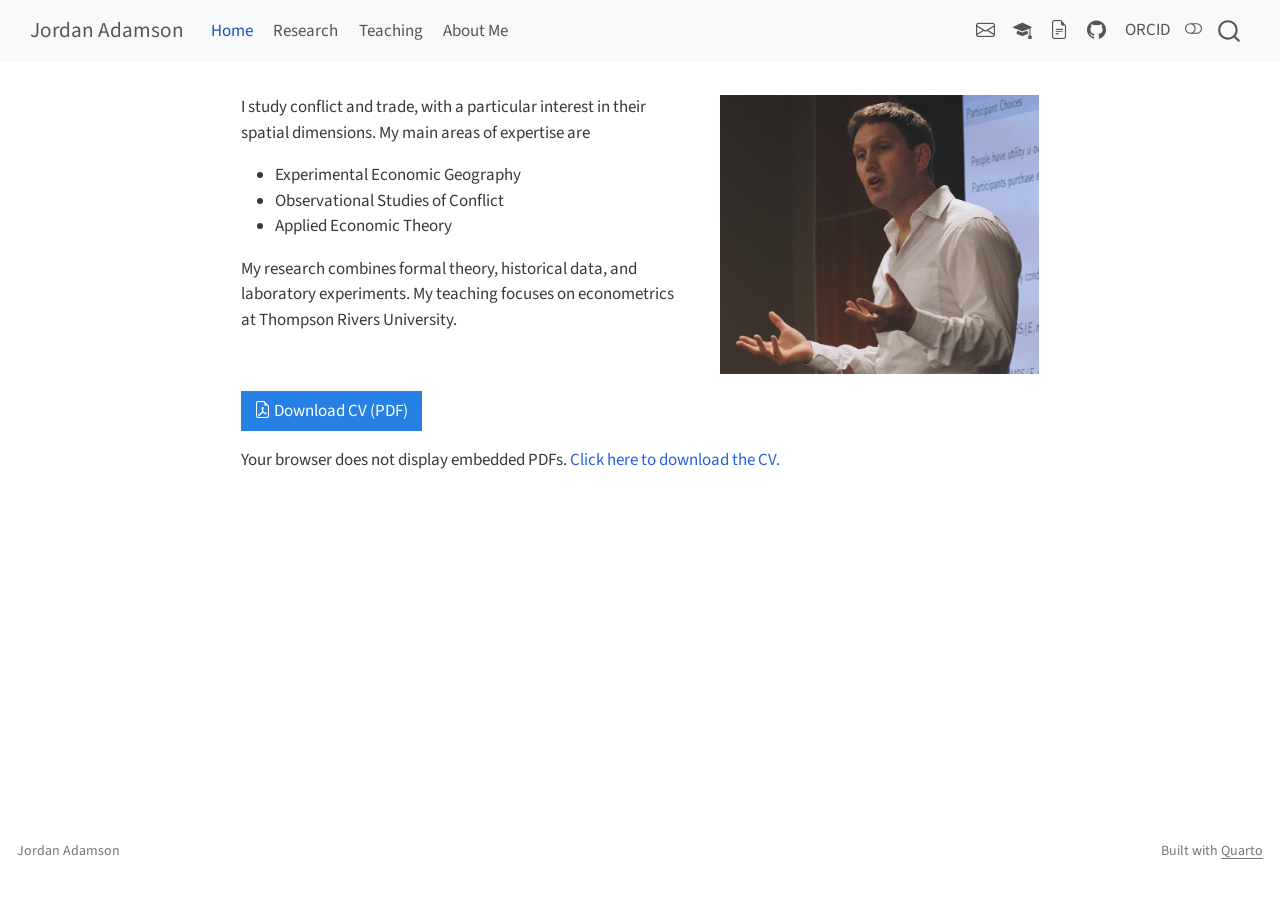
==== commit c161b015: "Built site for gh-pages" ====
--- a/index.html
+++ b/index.html
@@ -335,7 +335,7 @@
 <li>Observational Studies of Conflict</li>
 <li>Applied Economic Theory</li>
 </ul>
-<p>My research combines formal theory, historical data, and laboratory experiments.</p>
+<p>My research combines formal theory, historical data, and laboratory experiments. My teaching focuses on econometrics at Thompson Rivers University.</p>
 </div><div class="column" style="width:5%;">
 
 </div><div class="column" style="width:40%;">
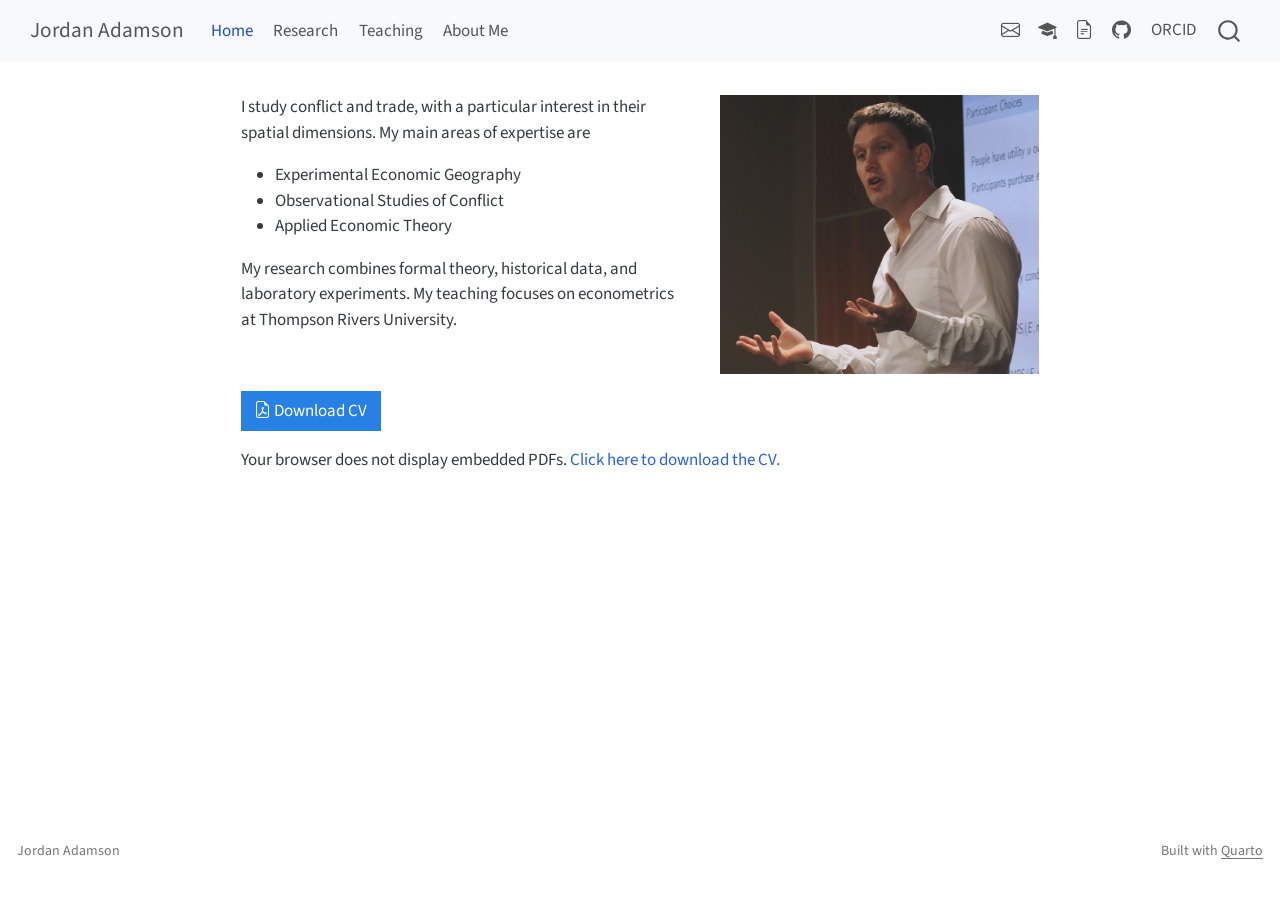
==== commit a7d0ec70: "Built site for gh-pages" ====
--- a/index.html
+++ b/index.html
@@ -2,7 +2,7 @@
 <html xmlns="http://www.w3.org/1999/xhtml" lang="en" xml:lang="en"><head>
 
 <meta charset="utf-8">
-<meta name="generator" content="quarto-1.9.37">
+<meta name="generator" content="quarto-1.9.38">
 
 <meta name="viewport" content="width=device-width, initial-scale=1.0, user-scalable=yes">
 
@@ -39,14 +39,10 @@
 <script src="site_libs/quarto-html/tippy.umd.min.js"></script>
 <script src="site_libs/quarto-html/anchor.min.js"></script>
 <link href="site_libs/quarto-html/tippy.css" rel="stylesheet">
-<link href="site_libs/quarto-html/quarto-syntax-highlighting-7f8f88aac4f3542376d5c11b86a4c14d.css" rel="stylesheet" class="quarto-color-scheme" id="quarto-text-highlighting-styles">
-<link href="site_libs/quarto-html/quarto-syntax-highlighting-dark-d0ae9245876894da5ac7e18953ecc5cc.css" rel="stylesheet" class="quarto-color-scheme quarto-color-alternate" id="quarto-text-highlighting-styles">
-<link href="site_libs/quarto-html/quarto-syntax-highlighting-7f8f88aac4f3542376d5c11b86a4c14d.css" rel="stylesheet" class="quarto-color-scheme-extra" id="quarto-text-highlighting-styles">
+<link href="site_libs/quarto-html/quarto-syntax-highlighting-15634bcf2e68342d4ad2dfa704d543f6.css" rel="stylesheet" id="quarto-text-highlighting-styles">
 <script src="site_libs/bootstrap/bootstrap.min.js"></script>
 <link href="site_libs/bootstrap/bootstrap-icons.css" rel="stylesheet">
-<link href="site_libs/bootstrap/bootstrap-f1567f6532da11e0b3c9d7d9c23d1e21.min.css" rel="stylesheet" append-hash="true" class="quarto-color-scheme" id="quarto-bootstrap" data-mode="light">
-<link href="site_libs/bootstrap/bootstrap-dark-06b56d471ffbf29346837eae66dc9952.min.css" rel="stylesheet" append-hash="true" class="quarto-color-scheme quarto-color-alternate" id="quarto-bootstrap" data-mode="dark">
-<link href="site_libs/bootstrap/bootstrap-f1567f6532da11e0b3c9d7d9c23d1e21.min.css" rel="stylesheet" append-hash="true" class="quarto-color-scheme-extra" id="quarto-bootstrap" data-mode="light">
+<link href="site_libs/bootstrap/bootstrap-f1567f6532da11e0b3c9d7d9c23d1e21.min.css" rel="stylesheet" append-hash="true" id="quarto-bootstrap" data-mode="light">
 <script id="quarto-search-options" type="application/json">{
   "location": "navbar",
   "copy-button": false,
@@ -83,169 +79,7 @@
 <meta property="og:site_name" content="Jordan Adamson">
 </head>
 
-<body class="nav-fixed fullcontent quarto-light"><script id="quarto-html-before-body" type="application/javascript">
-    const toggleBodyColorMode = (bsSheetEl) => {
-      const mode = bsSheetEl.getAttribute("data-mode");
-      const bodyEl = window.document.querySelector("body");
-      if (mode === "dark") {
-        bodyEl.classList.add("quarto-dark");
-        bodyEl.classList.remove("quarto-light");
-      } else {
-        bodyEl.classList.add("quarto-light");
-        bodyEl.classList.remove("quarto-dark");
-      }
-    }
-    const toggleBodyColorPrimary = () => {
-      const bsSheetEl = window.document.querySelector("link#quarto-bootstrap:not([rel=disabled-stylesheet])");
-      if (bsSheetEl) {
-        toggleBodyColorMode(bsSheetEl);
-      }
-    }
-    const setColorSchemeToggle = (alternate) => {
-      const toggles = window.document.querySelectorAll('.quarto-color-scheme-toggle');
-      for (let i=0; i < toggles.length; i++) {
-        const toggle = toggles[i];
-        if (toggle) {
-          if (alternate) {
-            toggle.classList.add("alternate");
-          } else {
-            toggle.classList.remove("alternate");
-          }
-        }
-      }
-    };
-    const toggleColorMode = (alternate) => {
-      // Switch the stylesheets
-      const primaryStylesheets = window.document.querySelectorAll('link.quarto-color-scheme:not(.quarto-color-alternate)');
-      const alternateStylesheets = window.document.querySelectorAll('link.quarto-color-scheme.quarto-color-alternate');
-      manageTransitions('#quarto-margin-sidebar .nav-link', false);
-      if (alternate) {
-        // note: dark is layered on light, we don't disable primary!
-        enableStylesheet(alternateStylesheets);
-        for (const sheetNode of alternateStylesheets) {
-          if (sheetNode.id === "quarto-bootstrap") {
-            toggleBodyColorMode(sheetNode);
-          }
-        }
-      } else {
-        disableStylesheet(alternateStylesheets);
-        enableStylesheet(primaryStylesheets)
-        toggleBodyColorPrimary();
-      }
-      manageTransitions('#quarto-margin-sidebar .nav-link', true);
-      // Switch the toggles
-      setColorSchemeToggle(alternate)
-      // Hack to workaround the fact that safari doesn't
-      // properly recolor the scrollbar when toggling (#1455)
-      if (navigator.userAgent.indexOf('Safari') > 0 && navigator.userAgent.indexOf('Chrome') == -1) {
-        manageTransitions("body", false);
-        window.scrollTo(0, 1);
-        setTimeout(() => {
-          window.scrollTo(0, 0);
-          manageTransitions("body", true);
-        }, 40);
-      }
-    }
-    const disableStylesheet = (stylesheets) => {
-      for (let i=0; i < stylesheets.length; i++) {
-        const stylesheet = stylesheets[i];
-        stylesheet.rel = 'disabled-stylesheet';
-      }
-    }
-    const enableStylesheet = (stylesheets) => {
-      for (let i=0; i < stylesheets.length; i++) {
-        const stylesheet = stylesheets[i];
-        if(stylesheet.rel !== 'stylesheet') { // for Chrome, which will still FOUC without this check
-          stylesheet.rel = 'stylesheet';
-        }
-      }
-    }
-    const manageTransitions = (selector, allowTransitions) => {
-      const els = window.document.querySelectorAll(selector);
-      for (let i=0; i < els.length; i++) {
-        const el = els[i];
-        if (allowTransitions) {
-          el.classList.remove('notransition');
-        } else {
-          el.classList.add('notransition');
-        }
-      }
-    }
-    const isFileUrl = () => {
-      return window.location.protocol === 'file:';
-    }
-    const hasAlternateSentinel = () => {
-      let styleSentinel = getColorSchemeSentinel();
-      if (styleSentinel !== null) {
-        return styleSentinel === "alternate";
-      } else {
-        return false;
-      }
-    }
-    const setStyleSentinel = (alternate) => {
-      const value = alternate ? "alternate" : "default";
-      if (!isFileUrl()) {
-        window.localStorage.setItem("quarto-color-scheme", value);
-      } else {
-        localAlternateSentinel = value;
-      }
-    }
-    const getColorSchemeSentinel = () => {
-      if (!isFileUrl()) {
-        const storageValue = window.localStorage.getItem("quarto-color-scheme");
-        return storageValue != null ? storageValue : localAlternateSentinel;
-      } else {
-        return localAlternateSentinel;
-      }
-    }
-    const toggleGiscusIfUsed = (isAlternate, darkModeDefault) => {
-      const baseTheme = document.querySelector('#giscus-base-theme')?.value ?? 'light';
-      const alternateTheme = document.querySelector('#giscus-alt-theme')?.value ?? 'dark';
-      let newTheme = '';
-      if(authorPrefersDark) {
-        newTheme = isAlternate ? baseTheme : alternateTheme;
-      } else {
-        newTheme = isAlternate ? alternateTheme : baseTheme;
-      }
-      const changeGiscusTheme = () => {
-        // From: https://github.com/giscus/giscus/issues/336
-        const sendMessage = (message) => {
-          const iframe = document.querySelector('iframe.giscus-frame');
-          if (!iframe) return;
-          iframe.contentWindow.postMessage({ giscus: message }, 'https://giscus.app');
-        }
-        sendMessage({
-          setConfig: {
-            theme: newTheme
-          }
-        });
-      }
-      const isGiscussLoaded = window.document.querySelector('iframe.giscus-frame') !== null;
-      if (isGiscussLoaded) {
-        changeGiscusTheme();
-      }
-    };
-    const authorPrefersDark = false;
-    const darkModeDefault = authorPrefersDark;
-      document.querySelector('link#quarto-text-highlighting-styles.quarto-color-scheme-extra').rel = 'disabled-stylesheet';
-      document.querySelector('link#quarto-bootstrap.quarto-color-scheme-extra').rel = 'disabled-stylesheet';
-    let localAlternateSentinel = darkModeDefault ? 'alternate' : 'default';
-    // Dark / light mode switch
-    window.quartoToggleColorScheme = () => {
-      // Read the current dark / light value
-      let toAlternate = !hasAlternateSentinel();
-      toggleColorMode(toAlternate);
-      setStyleSentinel(toAlternate);
-      toggleGiscusIfUsed(toAlternate, darkModeDefault);
-      window.dispatchEvent(new Event('resize'));
-    };
-    // Switch to dark mode if need be
-    if (hasAlternateSentinel()) {
-      toggleColorMode(true);
-    } else {
-      toggleColorMode(false);
-    }
-  </script>
+<body class="nav-fixed fullcontent quarto-light">
 
 <div id="quarto-search-results"></div>
   <header id="quarto-header" class="headroom fixed-top">
@@ -307,7 +141,6 @@
 </ul>
           </div> <!-- /navcollapse -->
             <div class="quarto-navbar-tools">
-  <a href="" class="quarto-color-scheme-toggle quarto-navigation-tool  px-1" onclick="window.quartoToggleColorScheme(); return false;" title="Toggle dark mode"><i class="bi"></i></a>
 </div>
       </div> <!-- /container-fluid -->
     </nav>
@@ -320,7 +153,6 @@
 <!-- main -->
 <main class="content" id="quarto-document-content"><header id="title-block-header" class="quarto-title-block"><h1 class="title display-7">Jordan Adamson</h1></header>
 
-
 <header id="title-block-header">
 
 
@@ -343,7 +175,7 @@
 </div>
 </div>
 <p>
-<a href="assets/CV_Adamson.pdf" class="btn btn-primary" role="button" download=""> <i class="bi bi-file-earmark-pdf"></i>&nbsp;Download CV (PDF) </a>
+<a href="assets/CV_Adamson.pdf" class="btn btn-primary" role="button" download=""> <i class="bi bi-file-earmark-pdf"></i>&nbsp;Download CV </a>
 </p>
 <object data="assets/CV_Adamson.pdf#pagemode=none" type="application/pdf" width="100%" height="900px">
 <p>
@@ -356,19 +188,6 @@
 </main> <!-- /main -->
 <script id="quarto-html-after-body" type="application/javascript">
   window.document.addEventListener("DOMContentLoaded", function (event) {
-    // Ensure there is a toggle, if there isn't float one in the top right
-    if (window.document.querySelector('.quarto-color-scheme-toggle') === null) {
-      const a = window.document.createElement('a');
-      a.classList.add('top-right');
-      a.classList.add('quarto-color-scheme-toggle');
-      a.href = "";
-      a.onclick = function() { try { window.quartoToggleColorScheme(); } catch {} return false; };
-      const i = window.document.createElement("i");
-      i.classList.add('bi');
-      a.appendChild(i);
-      window.document.body.appendChild(a);
-    }
-    setColorSchemeToggle(hasAlternateSentinel())
     const icon = "";
     const anchorJS = new window.AnchorJS();
     anchorJS.options = {
--- a/site_libs/quarto-html/quarto-syntax-highlighting-15634bcf2e68342d4ad2dfa704d543f6.css
+++ b/site_libs/quarto-html/quarto-syntax-highlighting-15634bcf2e68342d4ad2dfa704d543f6.css
@@ -0,0 +1,236 @@
+/* quarto syntax highlight colors */
+:root {
+  --quarto-hl-ot-color: #003B4F;
+  --quarto-hl-at-color: #657422;
+  --quarto-hl-ss-color: #20794D;
+  --quarto-hl-an-color: #5E5E5E;
+  --quarto-hl-fu-color: #4758AB;
+  --quarto-hl-st-color: #20794D;
+  --quarto-hl-cf-color: #003B4F;
+  --quarto-hl-op-color: #5E5E5E;
+  --quarto-hl-er-color: #AD0000;
+  --quarto-hl-bn-color: #AD0000;
+  --quarto-hl-al-color: #AD0000;
+  --quarto-hl-va-color: #111111;
+  --quarto-hl-bu-color: inherit;
+  --quarto-hl-ex-color: inherit;
+  --quarto-hl-pp-color: #AD0000;
+  --quarto-hl-in-color: #5E5E5E;
+  --quarto-hl-vs-color: #20794D;
+  --quarto-hl-wa-color: #5E5E5E;
+  --quarto-hl-do-color: #5E5E5E;
+  --quarto-hl-im-color: #00769E;
+  --quarto-hl-ch-color: #20794D;
+  --quarto-hl-dt-color: #AD0000;
+  --quarto-hl-fl-color: #AD0000;
+  --quarto-hl-co-color: #5E5E5E;
+  --quarto-hl-cv-color: #5E5E5E;
+  --quarto-hl-cn-color: #8f5902;
+  --quarto-hl-sc-color: #5E5E5E;
+  --quarto-hl-dv-color: #AD0000;
+  --quarto-hl-kw-color: #003B4F;
+}
+
+/* other quarto variables */
+:root {
+  --quarto-font-monospace: SFMono-Regular, Menlo, Monaco, Consolas, "Liberation Mono", "Courier New", monospace;
+}
+
+/* syntax highlight based on Pandoc's rules */
+pre > code.sourceCode > span {
+  color: #003B4F;
+}
+
+code.sourceCode > span {
+  color: #003B4F;
+}
+
+div.sourceCode,
+div.sourceCode pre.sourceCode {
+  color: #003B4F;
+}
+
+/* Normal */
+code span {
+  color: #003B4F;
+}
+
+/* Alert */
+code span.al {
+  color: #AD0000;
+  font-style: inherit;
+}
+
+/* Annotation */
+code span.an {
+  color: #5E5E5E;
+  font-style: inherit;
+}
+
+/* Attribute */
+code span.at {
+  color: #657422;
+  font-style: inherit;
+}
+
+/* BaseN */
+code span.bn {
+  color: #AD0000;
+  font-style: inherit;
+}
+
+/* BuiltIn */
+code span.bu {
+  font-style: inherit;
+}
+
+/* ControlFlow */
+code span.cf {
+  color: #003B4F;
+  font-weight: bold;
+  font-style: inherit;
+}
+
+/* Char */
+code span.ch {
+  color: #20794D;
+  font-style: inherit;
+}
+
+/* Constant */
+code span.cn {
+  color: #8f5902;
+  font-style: inherit;
+}
+
+/* Comment */
+code span.co {
+  color: #5E5E5E;
+  font-style: inherit;
+}
+
+/* CommentVar */
+code span.cv {
+  color: #5E5E5E;
+  font-style: italic;
+}
+
+/* Documentation */
+code span.do {
+  color: #5E5E5E;
+  font-style: italic;
+}
+
+/* DataType */
+code span.dt {
+  color: #AD0000;
+  font-style: inherit;
+}
+
+/* DecVal */
+code span.dv {
+  color: #AD0000;
+  font-style: inherit;
+}
+
+/* Error */
+code span.er {
+  color: #AD0000;
+  font-style: inherit;
+}
+
+/* Extension */
+code span.ex {
+  font-style: inherit;
+}
+
+/* Float */
+code span.fl {
+  color: #AD0000;
+  font-style: inherit;
+}
+
+/* Function */
+code span.fu {
+  color: #4758AB;
+  font-style: inherit;
+}
+
+/* Import */
+code span.im {
+  color: #00769E;
+  font-style: inherit;
+}
+
+/* Information */
+code span.in {
+  color: #5E5E5E;
+  font-style: inherit;
+}
+
+/* Keyword */
+code span.kw {
+  color: #003B4F;
+  font-weight: bold;
+  font-style: inherit;
+}
+
+/* Operator */
+code span.op {
+  color: #5E5E5E;
+  font-style: inherit;
+}
+
+/* Other */
+code span.ot {
+  color: #003B4F;
+  font-style: inherit;
+}
+
+/* Preprocessor */
+code span.pp {
+  color: #AD0000;
+  font-style: inherit;
+}
+
+/* SpecialChar */
+code span.sc {
+  color: #5E5E5E;
+  font-style: inherit;
+}
+
+/* SpecialString */
+code span.ss {
+  color: #20794D;
+  font-style: inherit;
+}
+
+/* String */
+code span.st {
+  color: #20794D;
+  font-style: inherit;
+}
+
+/* Variable */
+code span.va {
+  color: #111111;
+  font-style: inherit;
+}
+
+/* VerbatimString */
+code span.vs {
+  color: #20794D;
+  font-style: inherit;
+}
+
+/* Warning */
+code span.wa {
+  color: #5E5E5E;
+  font-style: italic;
+}
+
+.prevent-inlining {
+  content: "</";
+}
+
+/*# sourceMappingURL=f23921c56f73e400b49028c9186a1aa0.css.map */
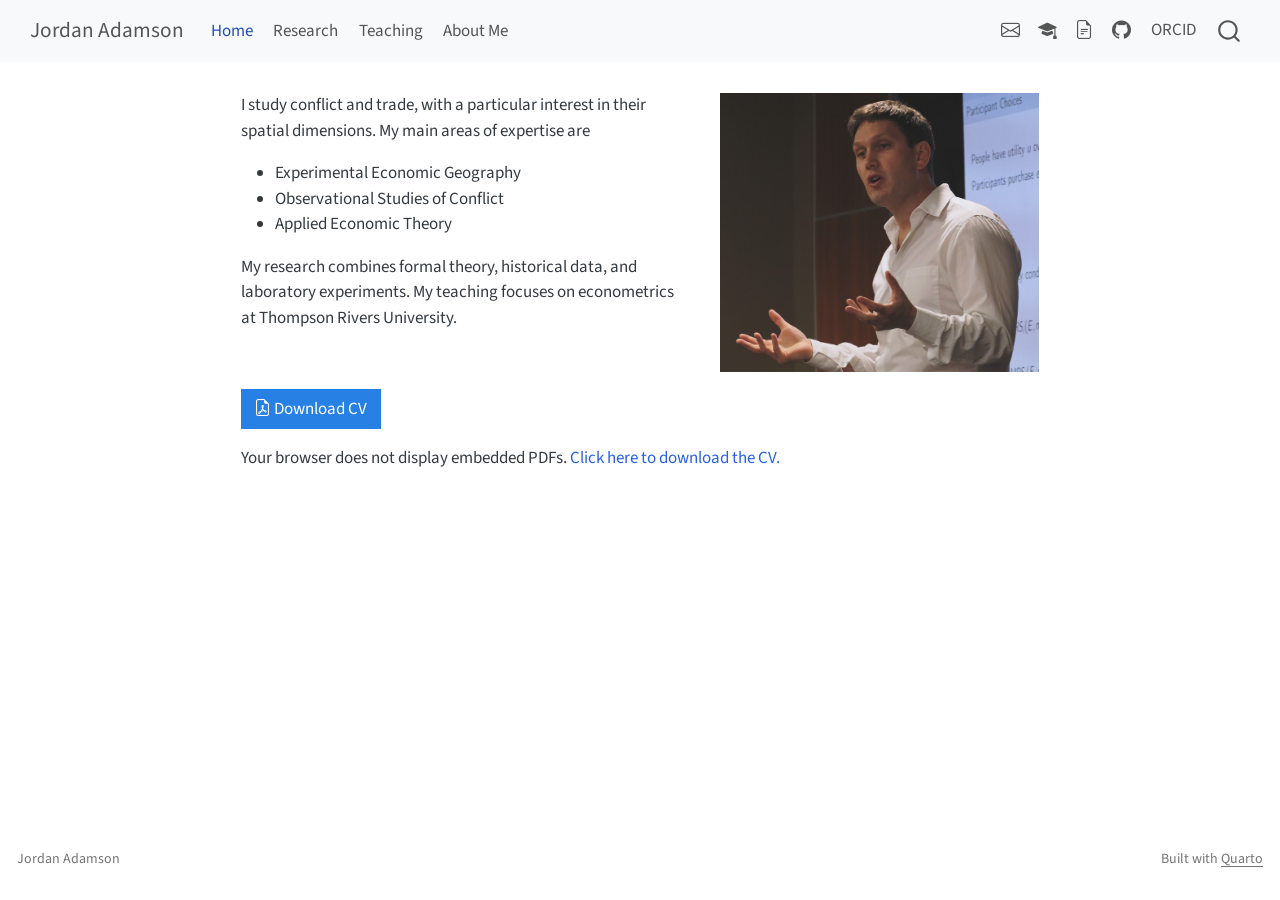
==== commit 228940b5: "Built site for gh-pages" ====
--- a/index.html
+++ b/index.html
@@ -2,7 +2,7 @@
 <html xmlns="http://www.w3.org/1999/xhtml" lang="en" xml:lang="en"><head>
 
 <meta charset="utf-8">
-<meta name="generator" content="quarto-1.9.38">
+<meta name="generator" content="quarto-1.10.18">
 
 <meta name="viewport" content="width=device-width, initial-scale=1.0, user-scalable=yes">
 
@@ -12,10 +12,13 @@
 /* Default styles provided by pandoc.
 ** See https://pandoc.org/MANUAL.html#variables-for-html for config info.
 */
-code{white-space: pre-wrap;}
 span.smallcaps{font-variant: small-caps;}
-div.columns{display: flex; gap: min(4vw, 1.5em);}
-div.column{flex: auto; overflow-x: auto;}
+div.columns{display: flex; gap: 1.5em;}
+div.column{flex: auto;}
+@media screen {
+div.columns{gap: min(4vw, 1.5em);}
+div.column{overflow-x: auto;}
+}
 div.hanging-indent{margin-left: 1.5em; text-indent: -1.5em;}
 ul.task-list{list-style: none;}
 ul.task-list li input[type="checkbox"] {
@@ -39,10 +42,10 @@
 <script src="site_libs/quarto-html/tippy.umd.min.js"></script>
 <script src="site_libs/quarto-html/anchor.min.js"></script>
 <link href="site_libs/quarto-html/tippy.css" rel="stylesheet">
-<link href="site_libs/quarto-html/quarto-syntax-highlighting-15634bcf2e68342d4ad2dfa704d543f6.css" rel="stylesheet" id="quarto-text-highlighting-styles">
+<link href="site_libs/quarto-html/quarto-syntax-highlighting-64a204ab8560d761af7679ceaba22944.css" rel="stylesheet" id="quarto-text-highlighting-styles">
 <script src="site_libs/bootstrap/bootstrap.min.js"></script>
 <link href="site_libs/bootstrap/bootstrap-icons.css" rel="stylesheet">
-<link href="site_libs/bootstrap/bootstrap-f1567f6532da11e0b3c9d7d9c23d1e21.min.css" rel="stylesheet" append-hash="true" id="quarto-bootstrap" data-mode="light">
+<link href="site_libs/bootstrap/bootstrap-32643bc00688b413a4b4dac13675c875.min.css" rel="stylesheet" append-hash="true" id="quarto-bootstrap" data-mode="light">
 <script id="quarto-search-options" type="application/json">{
   "location": "navbar",
   "copy-button": false,
--- a/site_libs/quarto-html/quarto-syntax-highlighting-64a204ab8560d761af7679ceaba22944.css
+++ b/site_libs/quarto-html/quarto-syntax-highlighting-64a204ab8560d761af7679ceaba22944.css
@@ -0,0 +1,236 @@
+/* quarto syntax highlight colors */
+:root {
+  --quarto-hl-ot-color: #003B4F;
+  --quarto-hl-at-color: #657422;
+  --quarto-hl-ss-color: #20794D;
+  --quarto-hl-an-color: #5E5E5E;
+  --quarto-hl-fu-color: #4758AB;
+  --quarto-hl-st-color: #20794D;
+  --quarto-hl-cf-color: #003B4F;
+  --quarto-hl-op-color: #5E5E5E;
+  --quarto-hl-er-color: #AD0000;
+  --quarto-hl-bn-color: #AD0000;
+  --quarto-hl-al-color: #AD0000;
+  --quarto-hl-va-color: #111111;
+  --quarto-hl-bu-color: inherit;
+  --quarto-hl-ex-color: inherit;
+  --quarto-hl-pp-color: #AD0000;
+  --quarto-hl-in-color: #5E5E5E;
+  --quarto-hl-vs-color: #20794D;
+  --quarto-hl-wa-color: #5E5E5E;
+  --quarto-hl-do-color: #5E5E5E;
+  --quarto-hl-im-color: #00769E;
+  --quarto-hl-ch-color: #20794D;
+  --quarto-hl-dt-color: #AD0000;
+  --quarto-hl-fl-color: #AD0000;
+  --quarto-hl-co-color: #5E5E5E;
+  --quarto-hl-cv-color: #5E5E5E;
+  --quarto-hl-cn-color: #8f5902;
+  --quarto-hl-sc-color: #5E5E5E;
+  --quarto-hl-dv-color: #AD0000;
+  --quarto-hl-kw-color: #003B4F;
+}
+
+/* other quarto variables */
+:root {
+  --quarto-font-monospace: SFMono-Regular, Menlo, Monaco, Consolas, "Liberation Mono", "Courier New", monospace;
+}
+
+/* syntax highlight based on Pandoc's rules */
+pre > code.sourceCode > span {
+  color: #003B4F;
+}
+
+code.sourceCode > span {
+  color: #003B4F;
+}
+
+div.sourceCode,
+div.sourceCode pre.sourceCode {
+  color: #003B4F;
+}
+
+/* Normal */
+code span {
+  color: #003B4F;
+}
+
+/* Alert */
+code span.al {
+  color: #AD0000;
+  font-style: inherit;
+}
+
+/* Annotation */
+code span.an {
+  color: #5E5E5E;
+  font-style: inherit;
+}
+
+/* Attribute */
+code span.at {
+  color: #657422;
+  font-style: inherit;
+}
+
+/* BaseN */
+code span.bn {
+  color: #AD0000;
+  font-style: inherit;
+}
+
+/* BuiltIn */
+code span.bu {
+  font-style: inherit;
+}
+
+/* ControlFlow */
+code span.cf {
+  color: #003B4F;
+  font-weight: bold;
+  font-style: inherit;
+}
+
+/* Char */
+code span.ch {
+  color: #20794D;
+  font-style: inherit;
+}
+
+/* Constant */
+code span.cn {
+  color: #8f5902;
+  font-style: inherit;
+}
+
+/* Comment */
+code span.co {
+  color: #5E5E5E;
+  font-style: inherit;
+}
+
+/* CommentVar */
+code span.cv {
+  color: #5E5E5E;
+  font-style: italic;
+}
+
+/* Documentation */
+code span.do {
+  color: #5E5E5E;
+  font-style: italic;
+}
+
+/* DataType */
+code span.dt {
+  color: #AD0000;
+  font-style: inherit;
+}
+
+/* DecVal */
+code span.dv {
+  color: #AD0000;
+  font-style: inherit;
+}
+
+/* Error */
+code span.er {
+  color: #AD0000;
+  font-style: inherit;
+}
+
+/* Extension */
+code span.ex {
+  font-style: inherit;
+}
+
+/* Float */
+code span.fl {
+  color: #AD0000;
+  font-style: inherit;
+}
+
+/* Function */
+code span.fu {
+  color: #4758AB;
+  font-style: inherit;
+}
+
+/* Import */
+code span.im {
+  color: #00769E;
+  font-style: inherit;
+}
+
+/* Information */
+code span.in {
+  color: #5E5E5E;
+  font-style: inherit;
+}
+
+/* Keyword */
+code span.kw {
+  color: #003B4F;
+  font-weight: bold;
+  font-style: inherit;
+}
+
+/* Operator */
+code span.op {
+  color: #5E5E5E;
+  font-style: inherit;
+}
+
+/* Other */
+code span.ot {
+  color: #003B4F;
+  font-style: inherit;
+}
+
+/* Preprocessor */
+code span.pp {
+  color: #AD0000;
+  font-style: inherit;
+}
+
+/* SpecialChar */
+code span.sc {
+  color: #5E5E5E;
+  font-style: inherit;
+}
+
+/* SpecialString */
+code span.ss {
+  color: #20794D;
+  font-style: inherit;
+}
+
+/* String */
+code span.st {
+  color: #20794D;
+  font-style: inherit;
+}
+
+/* Variable */
+code span.va {
+  color: #111111;
+  font-style: inherit;
+}
+
+/* VerbatimString */
+code span.vs {
+  color: #20794D;
+  font-style: inherit;
+}
+
+/* Warning */
+code span.wa {
+  color: #5E5E5E;
+  font-style: italic;
+}
+
+.prevent-inlining {
+  content: "</";
+}
+
+/*# sourceMappingURL=9d8d5bb603a83b8298b89080a598c93b.css.map */
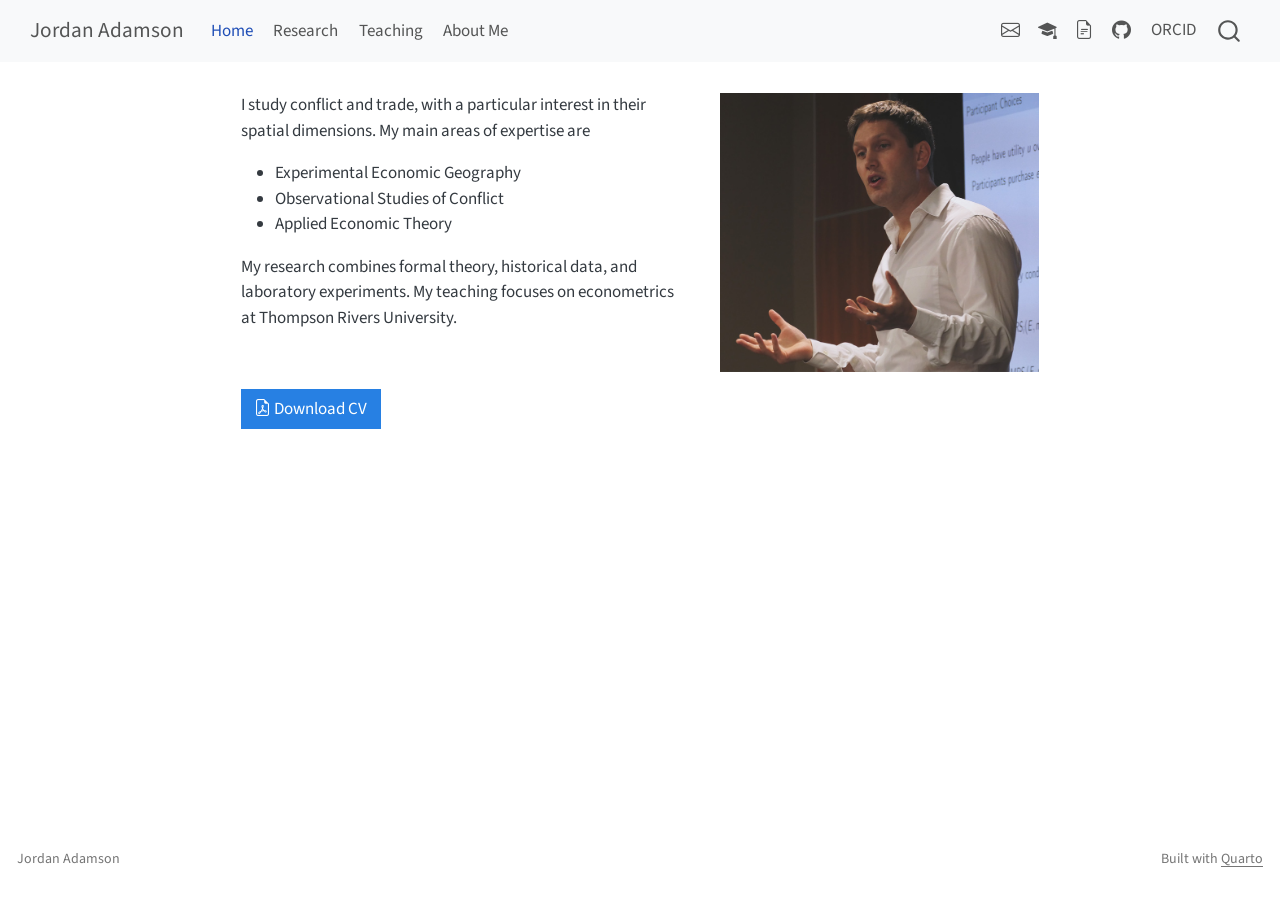
==== commit 8dc69943: "Built site for gh-pages" ====
--- a/index.html
+++ b/index.html
@@ -6,6 +6,7 @@
 
 <meta name="viewport" content="width=device-width, initial-scale=1.0, user-scalable=yes">
 
+<meta name="description" content="Jordan Adamson is an Assistant Professor of Economics at Thompson Rivers University who researches conflict and trade, with a particular interest in their spatial dimensions.">
 
 <title>Jordan Adamson</title>
 <style>
@@ -36,6 +37,7 @@
 <script src="site_libs/quarto-search/fuse.min.js"></script>
 <script src="site_libs/quarto-search/quarto-search.js"></script>
 <meta name="quarto:offset" content="./">
+<link href="./assets/favicon.png" rel="icon" type="image/png">
 <script src="site_libs/quarto-html/quarto.js" type="module"></script>
 <script src="site_libs/quarto-html/tabsets/tabsets.js" type="module"></script>
 <script src="site_libs/quarto-html/popper.min.js"></script>
@@ -77,9 +79,15 @@
 
 <link rel="stylesheet" href="assets/styles.css">
 <meta property="og:title" content="Jordan Adamson">
-<meta property="og:description" content="Assistant Professor of Economics at Thompson Rivers University. I research conflict and trade, with a particular interest in their spatial dimensions.">
+<meta property="og:description" content="Jordan Adamson is an Assistant Professor of Economics at Thompson Rivers University who researches conflict and trade, with a particular interest in their spatial dimensions.">
 <meta property="og:image" content="https://jadamso.github.io/assets/images/2025_virginiatech.jpg">
 <meta property="og:site_name" content="Jordan Adamson">
+<meta property="og:image:alt" content="Jordan Adamson gesturing while presenting a research talk in front of a projected slide.">
+<meta name="twitter:title" content="Jordan Adamson">
+<meta name="twitter:description" content="Jordan Adamson is an Assistant Professor of Economics at Thompson Rivers University who researches conflict and trade, with a particular interest in their spatial dimensions.">
+<meta name="twitter:image" content="https://jadamso.github.io/assets/images/2025_virginiatech.jpg">
+<meta name="twitter:card" content="summary">
+<meta name="twitter:image:alt" content="Jordan Adamson gesturing while presenting a research talk in front of a projected slide.">
 </head>
 
 <body class="nav-fixed fullcontent quarto-light">
@@ -174,17 +182,20 @@
 </div><div class="column" style="width:5%;">
 
 </div><div class="column" style="width:40%;">
-<p><img src="assets/images/2025_virginiatech.jpg" class="img-fluid"></p>
+<p><img src="assets/images/2025_virginiatech.jpg" class="img-fluid" alt="Jordan Adamson gesturing while presenting a research talk in front of a projected slide."></p>
 </div>
 </div>
 <p>
 <a href="assets/CV_Adamson.pdf" class="btn btn-primary" role="button" download=""> <i class="bi bi-file-earmark-pdf"></i>&nbsp;Download CV </a>
 </p>
-<object data="assets/CV_Adamson.pdf#pagemode=none" type="application/pdf" width="100%" height="900px">
-<p>
-Your browser does not display embedded PDFs. <a href="assets/CV_Adamson.pdf">Click here to download the CV.</a>
-</p>
-</object>
+<!--
+## Recent
+
+- **The endogenous nature of war and its economic consequences.** 2026 (w/ Dan Stephenson). *European Economic Review* 189, 105430. [Abstract](pages/research.qmd#war-economic-consequences)
+- **Public-goods markets.** With Lucas Rentschler, I am developing ways for a small sample of residents to choose how much of a shared service a community provides. [Project page](pages/public-goods-markets.qmd)
+
+See [Research](pages/research.qmd) for all publications and working papers.
+-->
 
 
 
--- a/assets/styles.css
+++ b/assets/styles.css
@@ -33,3 +33,8 @@
 .table > thead > tr > th {
   border-bottom: none;
 }
+
+/* Keep linked papers visible below the fixed navigation bar. */
+.research-paper {
+  scroll-margin-top: 6rem;
+}
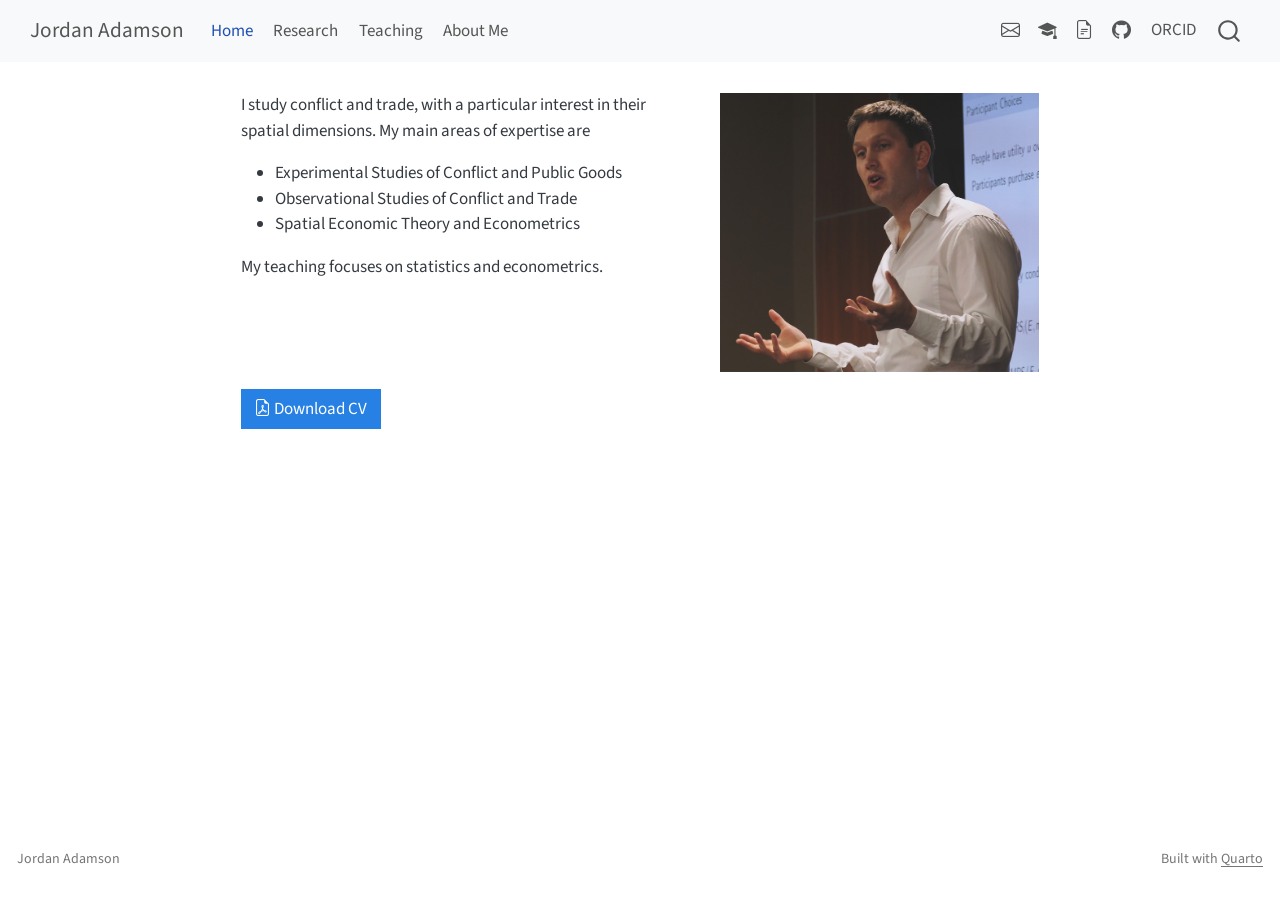
==== commit 28dbc90d: "Built site for gh-pages" ====
--- a/index.html
+++ b/index.html
@@ -174,11 +174,11 @@
 <div class="column" style="width:55%;">
 <p>I study conflict and trade, with a particular interest in their spatial dimensions. My main areas of expertise are</p>
 <ul>
-<li>Experimental Economic Geography</li>
-<li>Observational Studies of Conflict</li>
-<li>Applied Economic Theory</li>
+<li>Experimental Studies of Conflict and Public Goods</li>
+<li>Observational Studies of Conflict and Trade</li>
+<li>Spatial Economic Theory and Econometrics</li>
 </ul>
-<p>My research combines formal theory, historical data, and laboratory experiments. My teaching focuses on econometrics at Thompson Rivers University.</p>
+<p>My teaching focuses on statistics and econometrics.</p>
 </div><div class="column" style="width:5%;">
 
 </div><div class="column" style="width:40%;">
@@ -188,14 +188,6 @@
 <p>
 <a href="assets/CV_Adamson.pdf" class="btn btn-primary" role="button" download=""> <i class="bi bi-file-earmark-pdf"></i>&nbsp;Download CV </a>
 </p>
-<!--
-## Recent
-
-- **The endogenous nature of war and its economic consequences.** 2026 (w/ Dan Stephenson). *European Economic Review* 189, 105430. [Abstract](pages/research.qmd#war-economic-consequences)
-- **Public-goods markets.** With Lucas Rentschler, I am developing ways for a small sample of residents to choose how much of a shared service a community provides. [Project page](pages/public-goods-markets.qmd)
-
-See [Research](pages/research.qmd) for all publications and working papers.
--->
 
 
 
